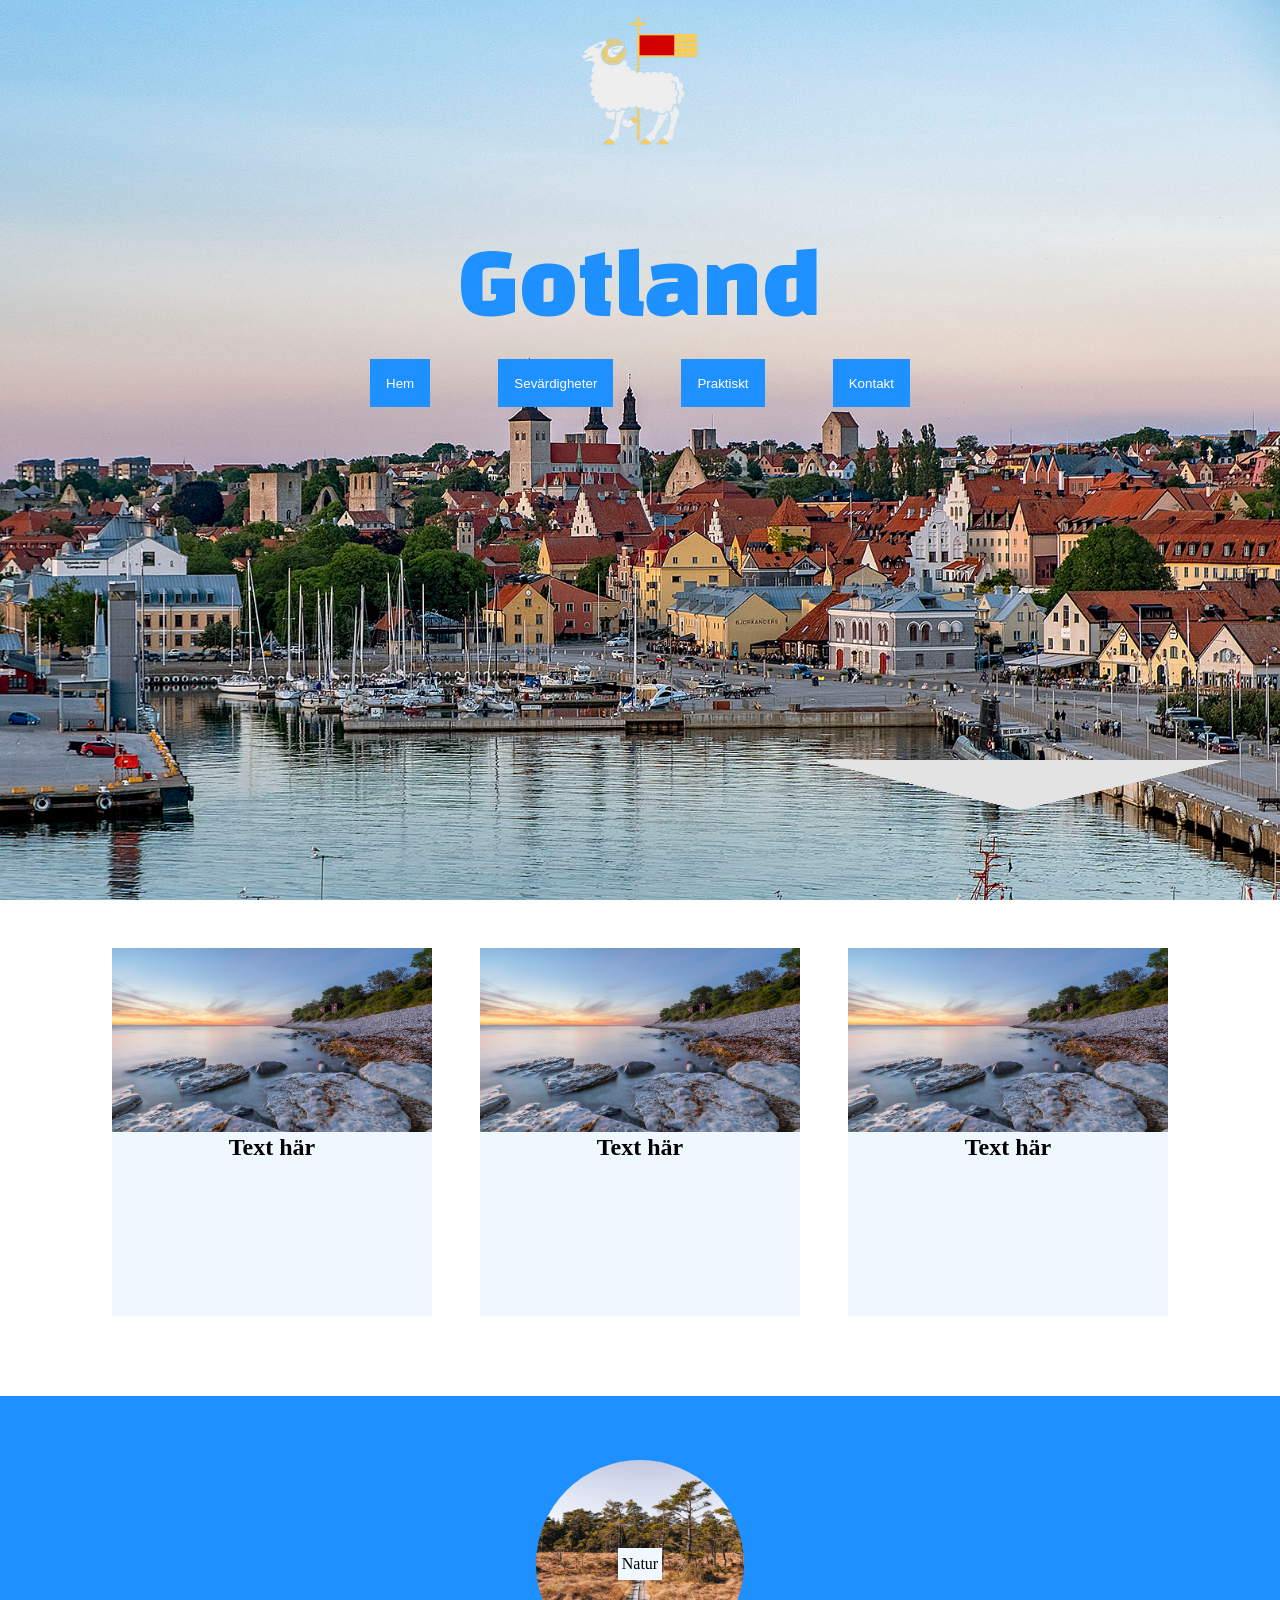
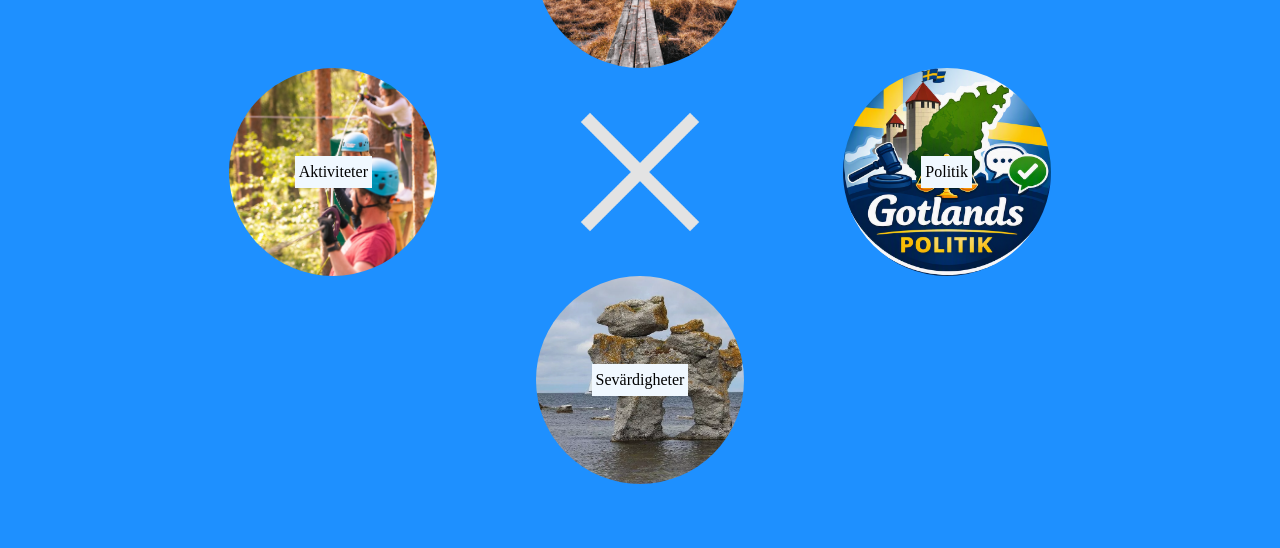
==== index.html @ 2f053f4f "fixed some conflicts" ====
<!DOCTYPE html>
<html lang="en">

<head>
    <link rel="preconnect" href="https://fonts.googleapis.com">
    <link rel="preconnect" href="https://fonts.gstatic.com" crossorigin>
    <link href="https://fonts.googleapis.com/css2?family=Bebas+Neue&family=Changa+One:ital@0;1&display=swap"
        rel="stylesheet">
    <meta charset="UTF-8">
    <meta name="viewport" content="width=device-width, initial-scale=1.0">
    <title>ResGotland</title>
    <link rel="stylesheet" href="app.css">
</head>

<body>
    <header class="indexHeader">
        <img class="landsMarke" src="images/gotland-removebg-preview.png">
        <h1>Gotland</h1>
        <nav class="indexNav">
            <button class="navButton">
                <p>Hem</p>
            </button>
            <button class="navButton">
                <p>Sevärdigheter</p>
            </button>
            <button class="navButton">
                <p>Praktiskt</p>
            </button>
            <button class="navButton">
                <p>Kontakt</p>
            </button>
        </nav>
        <a href="#card1" tabindex="0" class="dropDownArrow">
            <img src="images/arrow_drop_down_1000dp_E3E3E3_FILL0_wght400_GRAD0_opsz48.png">
        </a>
    </header>

    <main>
        <section class="cardSection">
            <div id="card1" class="cards">
                <img src="images/ygne-bodar.jpg" alt="Ygne Bodar">
                <div class="info">
                    <h2>Text här</h2>
                </div>
            </div>
            <div id="card2" class="cards">
                <img src="images/ygne-bodar.jpg" alt="Ygne Bodar">
                <div class="info">
                    <h2>Text här</h2>
                </div>
            </div>
            <div id="card3" class="cards">
                <img src="images/ygne-bodar.jpg" alt="Ygne Bodar">
                <div class="info">
                    <h2>Text här</h2>
                </div>
            </div>
        </section>

        <section class="radiusSection">
            <div class="radiusNatur">
                <div class="content">
                    <p>Natur</p>
                </div>
            </div>
            <div class="radiusAktivitet">
                <div class="content">
                    <p>Aktiviteter</p>
                </div>
            </div>
            <div class="radiusPolitik">
                <div class="content">
                    <p>Politik</p>
                </div>
            </div>
            <div class="radiusSee">
                <div class="content">
                    <p>Sevärdigheter</p>
                </div>
            </div>
            <div class="middleIcon">
                <img src="images/close_600dp_E3E3E3_FILL0_wght400_GRAD0_opsz48.png">
            </div>
        </section>
    </main>
</body>

</html>
---- app.css ----
*,
::before,
::after {
    box-sizing: border-box;
}

html {
  scroll-padding-top: 200px; 
  scroll-behavior: smooth;
}

body {
    margin: 0;
}

a{
    cursor: pointer;
}

h1 {
    font-family: "Changa One", sans-serif;
    font-weight: 400;
    font-style: normal;
}

.indexHeader {
    display: flex;
    flex-direction: column;
    width: 100%;
    height: 100vh;
    background-image: url(images/Visbyimg.jpg);
    background-size: cover;
    /* gör att bilden täcker hela ytan */
    background-repeat: no-repeat;
    /* hindrar att bilden upprepas */
    background-position: center;
    justify-content: center;
    align-items: center;
    scroll-padding-top: 700;
}

.landsMarke{
    display: flex;
    width: 10rem;
    height: 10rem;
}

.indexHeader h1{
    width: 100%;
    text-align: center;
    color: black;
    font-size: 100px;
    color: dodgerblue;
    margin-bottom: 10px;
}

.indexNav {
    display: flex;
    width: 40rem;
    height: 5rem;
    justify-content: space-around;
    padding: 1rem;
    background-color: transparent;
}

.navButton{
    display: flex;
    justify-content: center;
    align-items: center;
    width: auto;
    padding: 1rem;
    color: white;
    background-color: dodgerblue;
    border: none;
}

.dropDownArrow{
    display: flex;
    margin-top: auto;
    height: 15rem;
    width: 15rem;
    transition: 2s ease;
}

/*Main*/

.cardSection {
    display: flex;
    justify-content: center;
    margin-top: 3rem;
    gap: 3rem;
}

.cards {
    display: grid;
    grid-template-rows: 50% 50%;
    width: 20rem;
    height: 23rem;
    background-color: aliceblue;
    transition: 0.5s;
}

.cards:hover {
    transform: scale(1.05);
}

.cards h2 {
    text-align: center;
    margin: 2px;
}

.cards img {
    width: 100%;
    height: 100%;
    object-fit: cover;
    /* beskär proportionerligt så att bilden fyller ytan */
    grid-row: 1 / 2;
    /* placerar bilden i den första raden */
}

.radiusSection {
    display: grid;
    place-items: center;
    margin-top: 5rem;
    padding: 4rem;
    grid-template-columns: auto, auto, auto;
    /* mittenkolumnen är dubbelt så bred */
    grid-template-rows: auto, auto, auto;
    background-color: dodgerblue;
    width: 100%;
    height: auto;
}

.radiusNatur {
    display: flex;
    align-items: center;
    justify-content: center;
    align-self: center;
    grid-row: 1;
    grid-column: 2/3;
    background-image: url(images/120046-500-500-Kallgatburg-Gotland-spang-och-vatten.jpg);
    background-size: cover;
    /* gör att bilden täcker hela ytan */
    background-repeat: no-repeat;
    /* hindrar att bilden upprepas */
    background-position: center;
    width: 13rem;
    height: 13rem;
    border-radius: 50%;
}

.radiusAktivitet {
    display: flex;
    align-items: center;
    justify-content: center;
    grid-row: 2;
    grid-column: 1;
    background-image: url(images/foretagsaktivitet_rattvik-scaled.jpg);
    background-size: cover;
    /* gör att bilden täcker hela ytan */
    background-repeat: no-repeat;
    /* hindrar att bilden upprepas */
    background-position: center;
    place-self: end;
    background-color: blue;
    width: 13rem;
    height: 13rem;
    border-radius: 50%;
}

.radiusPolitik {
    display: flex;
    align-items: center;
    justify-content: center;
    grid-row: 2;
    grid-column: 3;
    background-image: url(images/Copilot_20260914_173123.png);
    background-size: cover;
    /* gör att bilden täcker hela ytan */
    background-repeat: no-repeat;
    /* hindrar att bilden upprepas */
    background-position: center;
    background-size: 300px;
    place-self: start;
    background-color: blue;
    width: 13rem;
    height: 13rem;
    border-radius: 50%;
}

.radiusSee {
    display: flex;
    align-items: center;
    justify-content: center;
    grid-row: 3;
    grid-column: 2;
    background-image: url(images/gotland-5951549_1280.jpg.webp);
    background-size: cover;
    /* gör att bilden täcker hela ytan */
    background-repeat: no-repeat;
    /* hindrar att bilden upprepas */
    background-position: center;
    align-self: center;
    background-color: blue;
    width: 13rem;
    height: 13rem;
    border-radius: 50%;
}

.content {
    display: flex;
    width: auto;
    height: 2rem;
    padding: 4px;
    background-color: aliceblue;
    justify-self: center;
    justify-content: center;
    align-items: center;
    cursor: pointer;
}

.middleIcon {
    display: flex;
    justify-content: center;
    grid-row: 2;
    grid-column: 2;
    align-self: center;
    width: 15rem;
    height: 13rem;
    transition: transform 0.3s ease;
}

.radiusAktivitet:hover~.middleIcon,
.radiusNatur:hover~.middleIcon,
.radiusPolitik:hover~.middleIcon,
.radiusSee:hover~.middleIcon {
    transform: rotate(180deg);
}

/* Albin skriv under detta*/
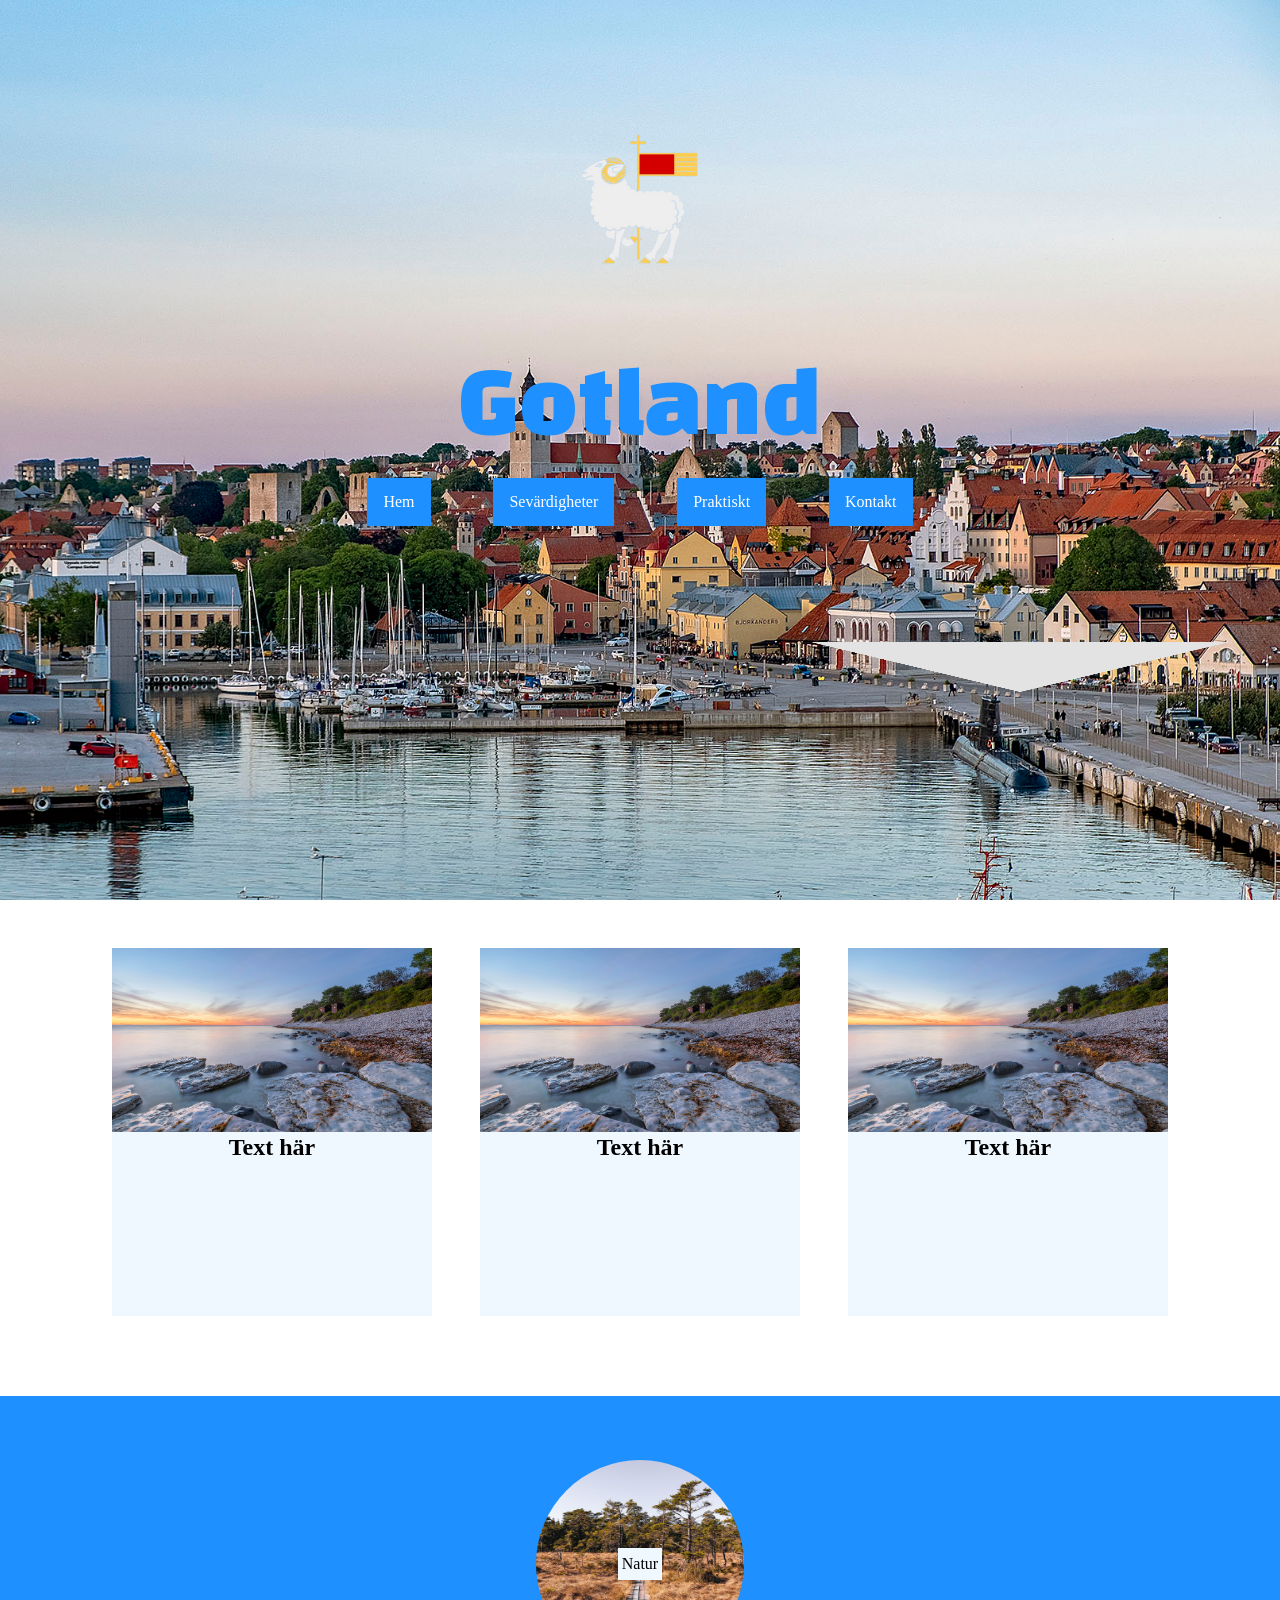
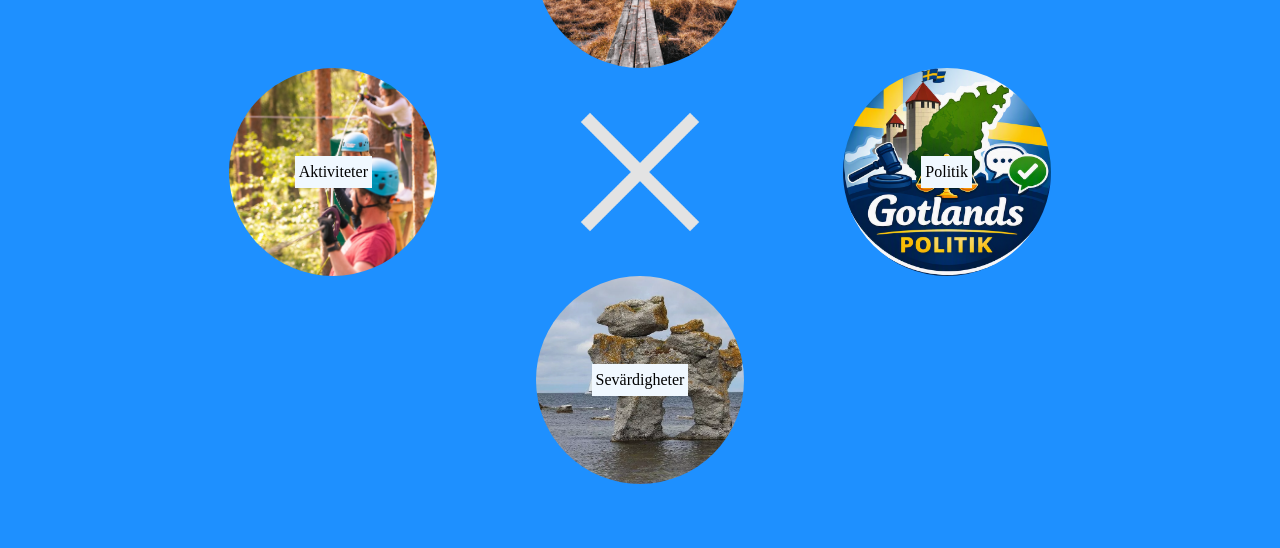
==== commit 423f78af: "nav buttons är nu länkar till respektive sida" ====
--- a/index.html
+++ b/index.html
@@ -17,18 +17,18 @@
         <img class="landsMarke" src="images/gotland-removebg-preview.png">
         <h1>Gotland</h1>
         <nav class="indexNav">
-            <button class="navButton">
+            <a href="#" class="navButton">
                 <p>Hem</p>
-            </button>
-            <button class="navButton">
+            </a>
+            <a href="sevardheter.html" class="navButton">
                 <p>Sevärdigheter</p>
-            </button>
-            <button class="navButton">
+            </a>
+            <a href="praktiskt.html" class="navButton">
                 <p>Praktiskt</p>
-            </button>
-            <button class="navButton">
+            </a>
+            <a href="kontakt.html" class="navButton">
                 <p>Kontakt</p>
-            </button>
+            </a>
         </nav>
         <a href="#card1" tabindex="0" class="dropDownArrow">
             <img src="images/arrow_drop_down_1000dp_E3E3E3_FILL0_wght400_GRAD0_opsz48.png">
--- a/app.css
+++ b/app.css
@@ -5,15 +5,15 @@
 }
 
 html {
-  scroll-padding-top: 200px; 
-  scroll-behavior: smooth;
+    scroll-padding-top: 200px;
+    scroll-behavior: smooth;
 }
 
 body {
     margin: 0;
 }
 
-a{
+a {
     cursor: pointer;
 }
 
@@ -39,13 +39,13 @@
     scroll-padding-top: 700;
 }
 
-.landsMarke{
+.landsMarke {
     display: flex;
     width: 10rem;
     height: 10rem;
 }
 
-.indexHeader h1{
+.indexHeader h1 {
     width: 100%;
     text-align: center;
     color: black;
@@ -63,7 +63,7 @@
     background-color: transparent;
 }
 
-.navButton{
+.navButton {
     display: flex;
     justify-content: center;
     align-items: center;
@@ -72,11 +72,11 @@
     color: white;
     background-color: dodgerblue;
     border: none;
-}
-
-.dropDownArrow{
-    display: flex;
-    margin-top: auto;
+    text-decoration: none;
+}
+
+.dropDownArrow {
+    display: flex;
     height: 15rem;
     width: 15rem;
     transition: 2s ease;
@@ -237,4 +237,134 @@
     transform: rotate(180deg);
 }
 
-/* Albin skriv under detta*/+/* Albin skriv under detta*/
+
+.formularContainer {
+    /* Samma backgrundsbild från index så det fortfarande känns som samma sida */
+    background-image: url(images/Visbyimg.jpg);
+    background-size: cover;
+    background-repeat: no-repeat;
+    padding: 2rem;
+}
+
+.kontaktFormular {
+    display: flex;
+    flex-direction: column;
+    justify-content: center;
+    flex-wrap: wrap;
+    gap: 1rem;
+    max-width: 50%;
+    margin-left: 25%;
+    font-size: 1.5rem;
+    font-family: "Changa One", sans-serif;
+}
+
+/*Sevardigheter*/
+
+.sevardigheterHeader {
+    display: flex;
+    flex-direction: column;
+    padding: 1rem;
+    text-align: center;
+    justify-content: center;
+    color: dodgerblue;
+}
+
+.sevardigheterHeader h1 {
+    margin: 0;
+    width: 100%;
+    font-size: 70px;
+}
+
+.sevardigheterHeader h2 {
+    width: 100%;
+    font-size: 25px;
+    font-family: 'Franklin Gothic Medium', 'Arial Narrow', Arial, sans-serif;
+    color: black;
+}
+
+.sevardigheterHeader hr {
+    height: 8px;
+    width: 10rem;
+    background-color: dodgerblue;
+}
+
+.arrowBack {
+    position: sticky;
+    top: 1rem;
+    left: 1rem;
+    width: 4rem;
+    transition: 0.2s;
+}
+
+.arrowBack:hover {
+    cursor: pointer;
+    transform: scale(1.05);
+}
+
+.sevardigheterMain {
+    display: flex;
+    gap: 2rem;
+    margin-top: 2rem;
+    justify-content: center;
+    align-items: center;
+    flex-direction: column;
+    justify-content: center;
+}
+
+.whyGotland {
+    display: grid;
+    grid-template-columns: 50% 50%;
+    /* exakt 50/50 */
+    width: 70rem;
+    height: auto;
+    background-color: aliceblue;
+    margin-top: 2rem;
+    border-top: 5px solid dodgerblue;
+    border-bottom: 5px solid dodgerblue;
+}
+
+.whyGotland img {
+    grid-column: 1 / 2;
+    /* placerar bilden i första kolumnen */
+    width: 100%;
+    height: auto;
+    object-fit: cover;
+}
+
+.blockArticle {
+    display: flex;
+    flex-direction: column;
+    padding: 3rem;
+    justify-content: center;
+    align-items: center;
+    text-align: center;
+    font-size: 20px;
+}
+
+.blockLabel {
+    font-size: 3rem;
+    font-weight: bold;
+}
+
+.sevardigheterBlocks {
+    display: grid;
+    grid-template-columns: 50% 50%;
+    /* exakt 50/50 */
+    width: 85rem;
+    height: 42rem;
+    /* ge containern en fast höjd */
+    background-color: aliceblue;
+    margin-top: 2rem;
+    box-sizing: border-box;
+    border-top: 5px solid dodgerblue;
+    border-bottom: 5px solid dodgerblue;
+}
+
+.sevardigheterBlocks img {
+    width: 100%;
+    height: 100%;
+    object-fit: cover;
+    /* fyller hela sin kolumn */
+    display: block;
+}
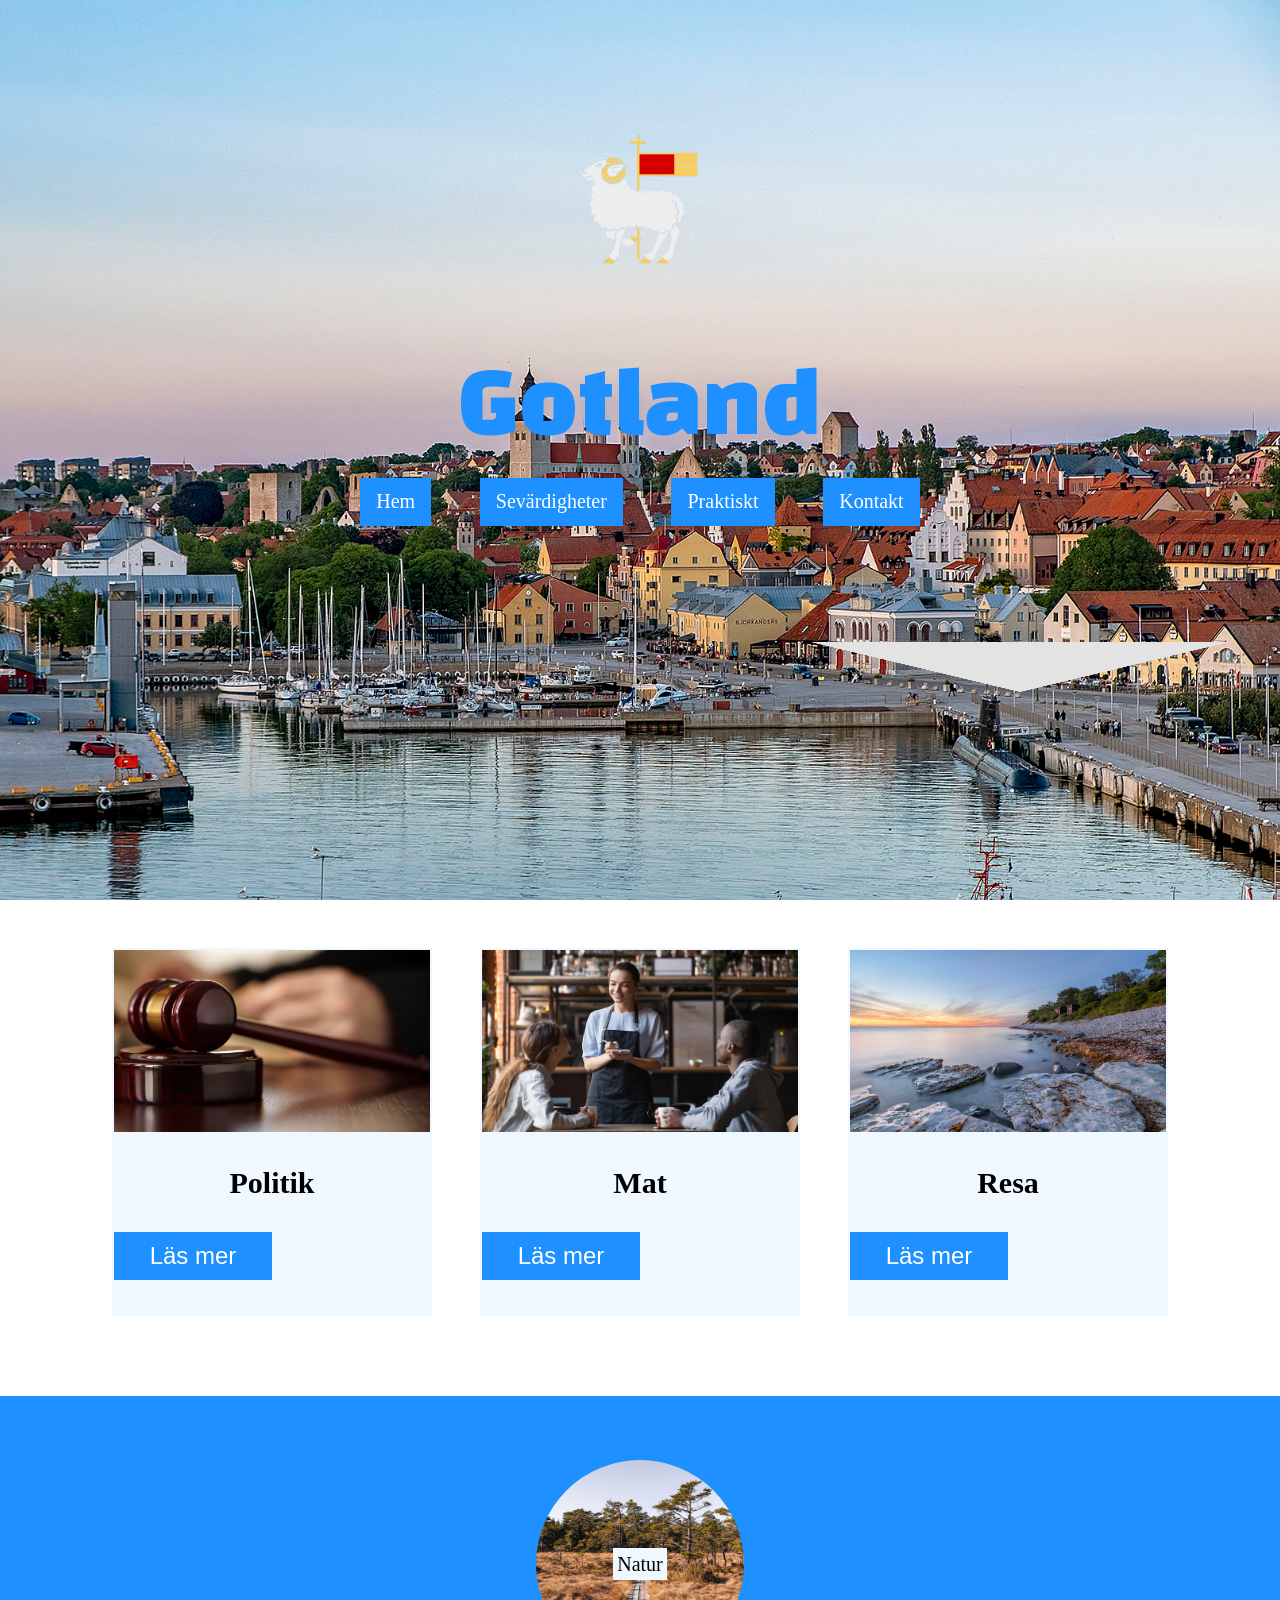
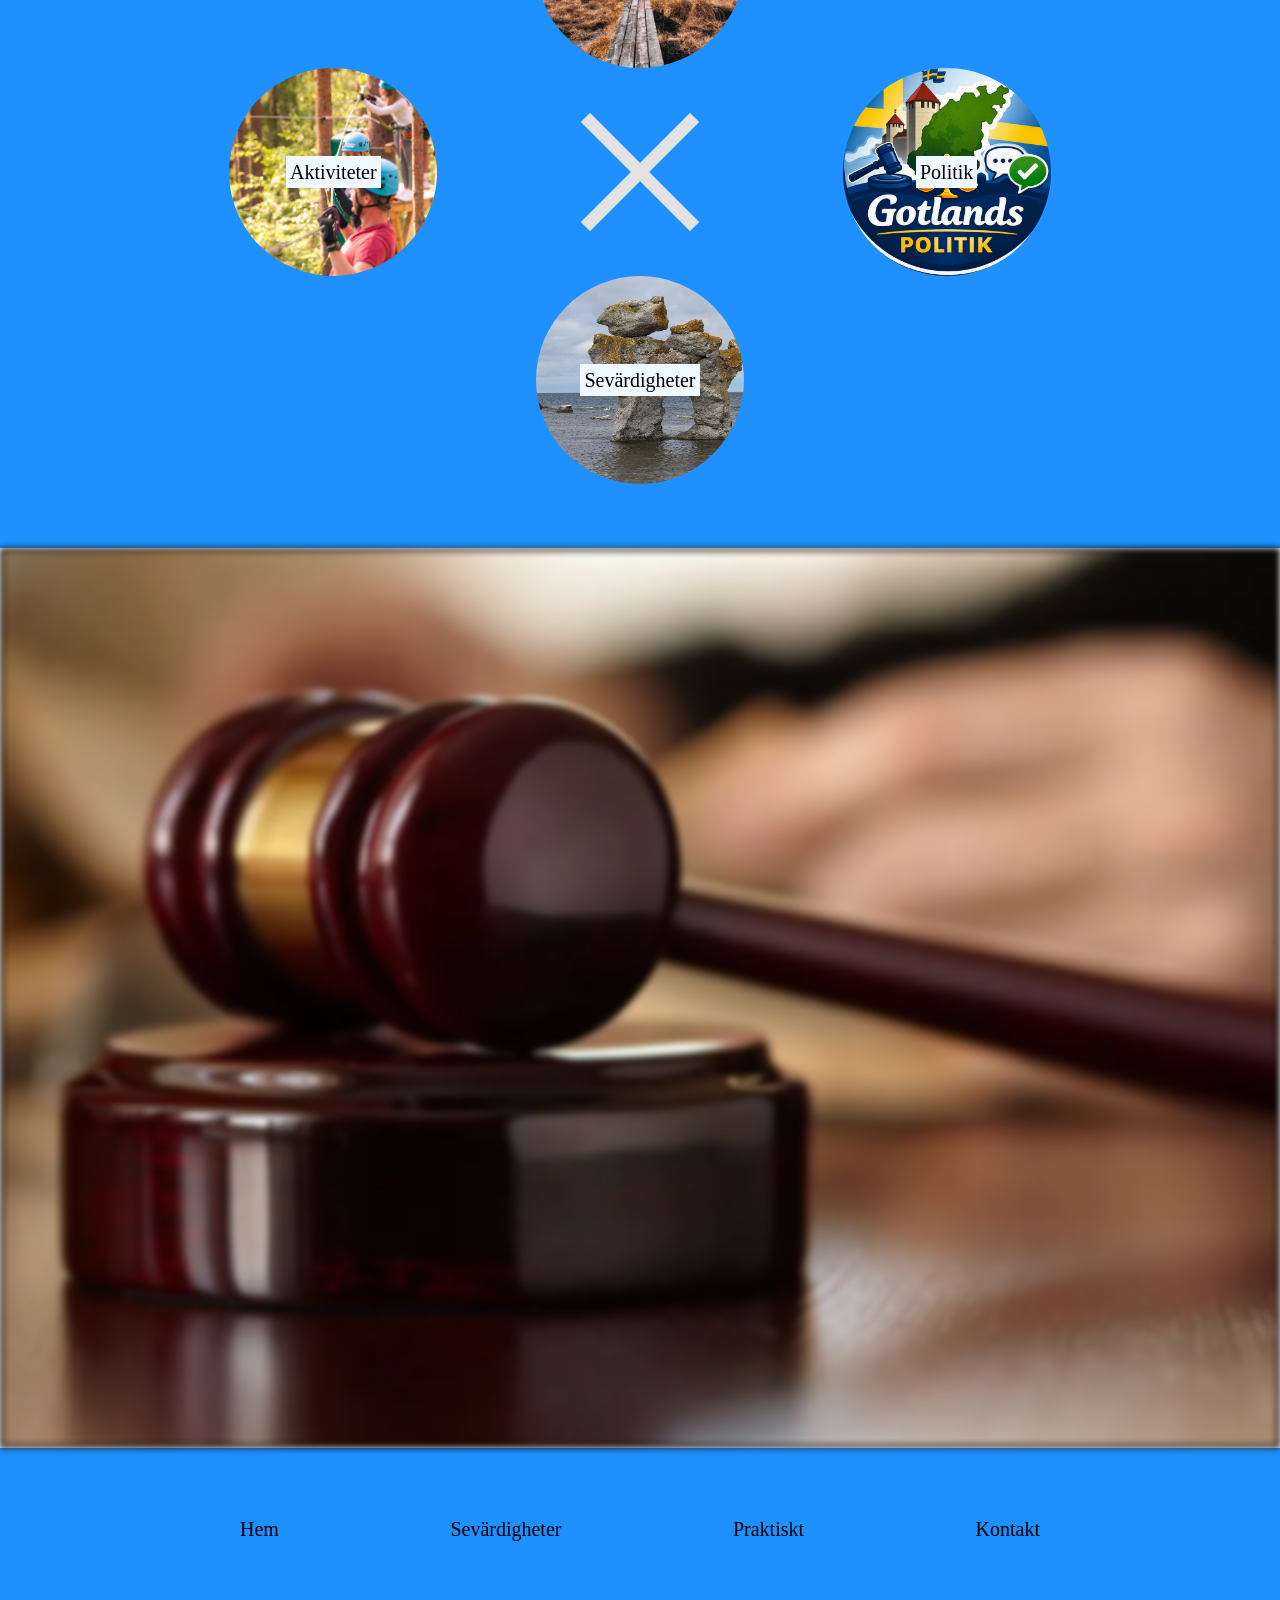
==== commit db86099b: "added some links, buttons and some styling to the whole site" ====
--- a/index.html
+++ b/index.html
@@ -38,21 +38,31 @@
     <main>
         <section class="cardSection">
             <div id="card1" class="cards">
-                <img src="images/ygne-bodar.jpg" alt="Ygne Bodar">
+                <img src="images/29b40c203fa3038aa4e859f53eaae40ad8-19-gavel-courtroom.1x.rsocial.w1200.webp"
+                    alt="Ygne Bodar">
                 <div class="info">
-                    <h2>Text här</h2>
+                    <h2>Politik</h2>
+                    <button onclick="window.location.href='praktiskt.html#matCard'">
+                        <p>Läs mer</p>
+                    </button>
                 </div>
             </div>
             <div id="card2" class="cards">
-                <img src="images/ygne-bodar.jpg" alt="Ygne Bodar">
+                <img src="images/servering.jpg" alt="Ygne Bodar">
                 <div class="info">
-                    <h2>Text här</h2>
+                    <h2>Mat</h2>
+                    <button onclick="window.location.href='praktiskt.html#matCard'">
+                        <p>Läs mer</p>
+                    </button>
                 </div>
             </div>
             <div id="card3" class="cards">
                 <img src="images/ygne-bodar.jpg" alt="Ygne Bodar">
                 <div class="info">
-                    <h2>Text här</h2>
+                    <h2>Resa</h2>
+                    <button onclick="window.location.href='praktiskt.html#matCard'">
+                        <p>Läs mer</p>
+                    </button>
                 </div>
             </div>
         </section>
@@ -82,7 +92,34 @@
                 <img src="images/close_600dp_E3E3E3_FILL0_wght400_GRAD0_opsz48.png">
             </div>
         </section>
+
+        <section class="politik">
+
+        </section>
     </main>
+    <footer class="indexFooter">
+        <section class="footerNav">
+            <p>
+                <a href="#">
+                    Hem
+                </a>
+            </p>
+            <p>
+                <a href="sevardheter.html">
+                    Sevärdigheter
+                </a>
+            </p>
+            <p>
+                <a href="praktiskt.html">
+                    Praktiskt
+                </a>
+            </p>
+            <p>
+                <a href="kontakt.html">
+                    Kontakt
+                </a>
+            </p>
+        </section>
+    </footer>
 </body>
-
 </html>
--- a/app.css
+++ b/app.css
@@ -11,10 +11,12 @@
 
 body {
     margin: 0;
+    font-size: 20px;
 }
 
 a {
     cursor: pointer;
+    text-decoration: none;
 }
 
 h1 {
@@ -75,6 +77,13 @@
     text-decoration: none;
 }
 
+/* Försök på hover effekt
+.navButton :hover{
+    transition: 1s ease;
+    background-color: blue;
+}
+*/
+
 .dropDownArrow {
     display: flex;
     height: 15rem;
@@ -93,10 +102,32 @@
 
 .cards {
     display: grid;
-    grid-template-rows: 50% 50%;
+    grid-template-rows: 50% auto auto;
+    padding: 2px;
+    gap: 2rem;
     width: 20rem;
     height: 23rem;
     background-color: aliceblue;
+    transition: 0.5s;
+}
+
+.cards button {
+    display: flex;
+    justify-self: center;
+    justify-content: center;
+    align-items: center;
+    margin-top: 2rem;
+    width: 50%;
+    height: 3rem;
+    background-color: dodgerblue;
+    border: none;
+    color: white;
+    font-size: 1.5rem;
+}
+
+.cards button:hover {
+    cursor: pointer;
+    background-color: blue;
     transition: 0.5s;
 }
 
@@ -236,6 +267,53 @@
 .radiusSee:hover~.middleIcon {
     transform: rotate(180deg);
 }
+
+
+/*Politik*/
+
+.politik{
+    width: 100%;
+    height: 100vh;
+    background-image: url(images/29b40c203fa3038aa4e859f53eaae40ad8-19-gavel-courtroom.1x.rsocial.w1200.webp);
+    background-size: cover;
+    filter: blur(3px);
+    overflow: hidden;
+    border: solid black;
+}
+
+/*Footer*/
+
+.indexFooter{
+    display: flex;
+    flex-direction: column;
+    align-items: center;
+    justify-content: center;
+    height: 20vh;
+    width: 100%;
+    background-color: dodgerblue;
+}
+
+.footerNav{
+    color: black;
+    display: flex;
+    height: 5rem;
+    width: 50rem;
+    justify-content: space-between;
+    flex-direction: row;
+    background-color: transparent;
+}
+
+.footerNav a {
+    color: black;
+    text-decoration: none;
+}
+
+.footerNav a:hover {
+    color: white;
+    text-decoration: none;
+}
+
+
 
 /* Albin skriv under detta*/
 
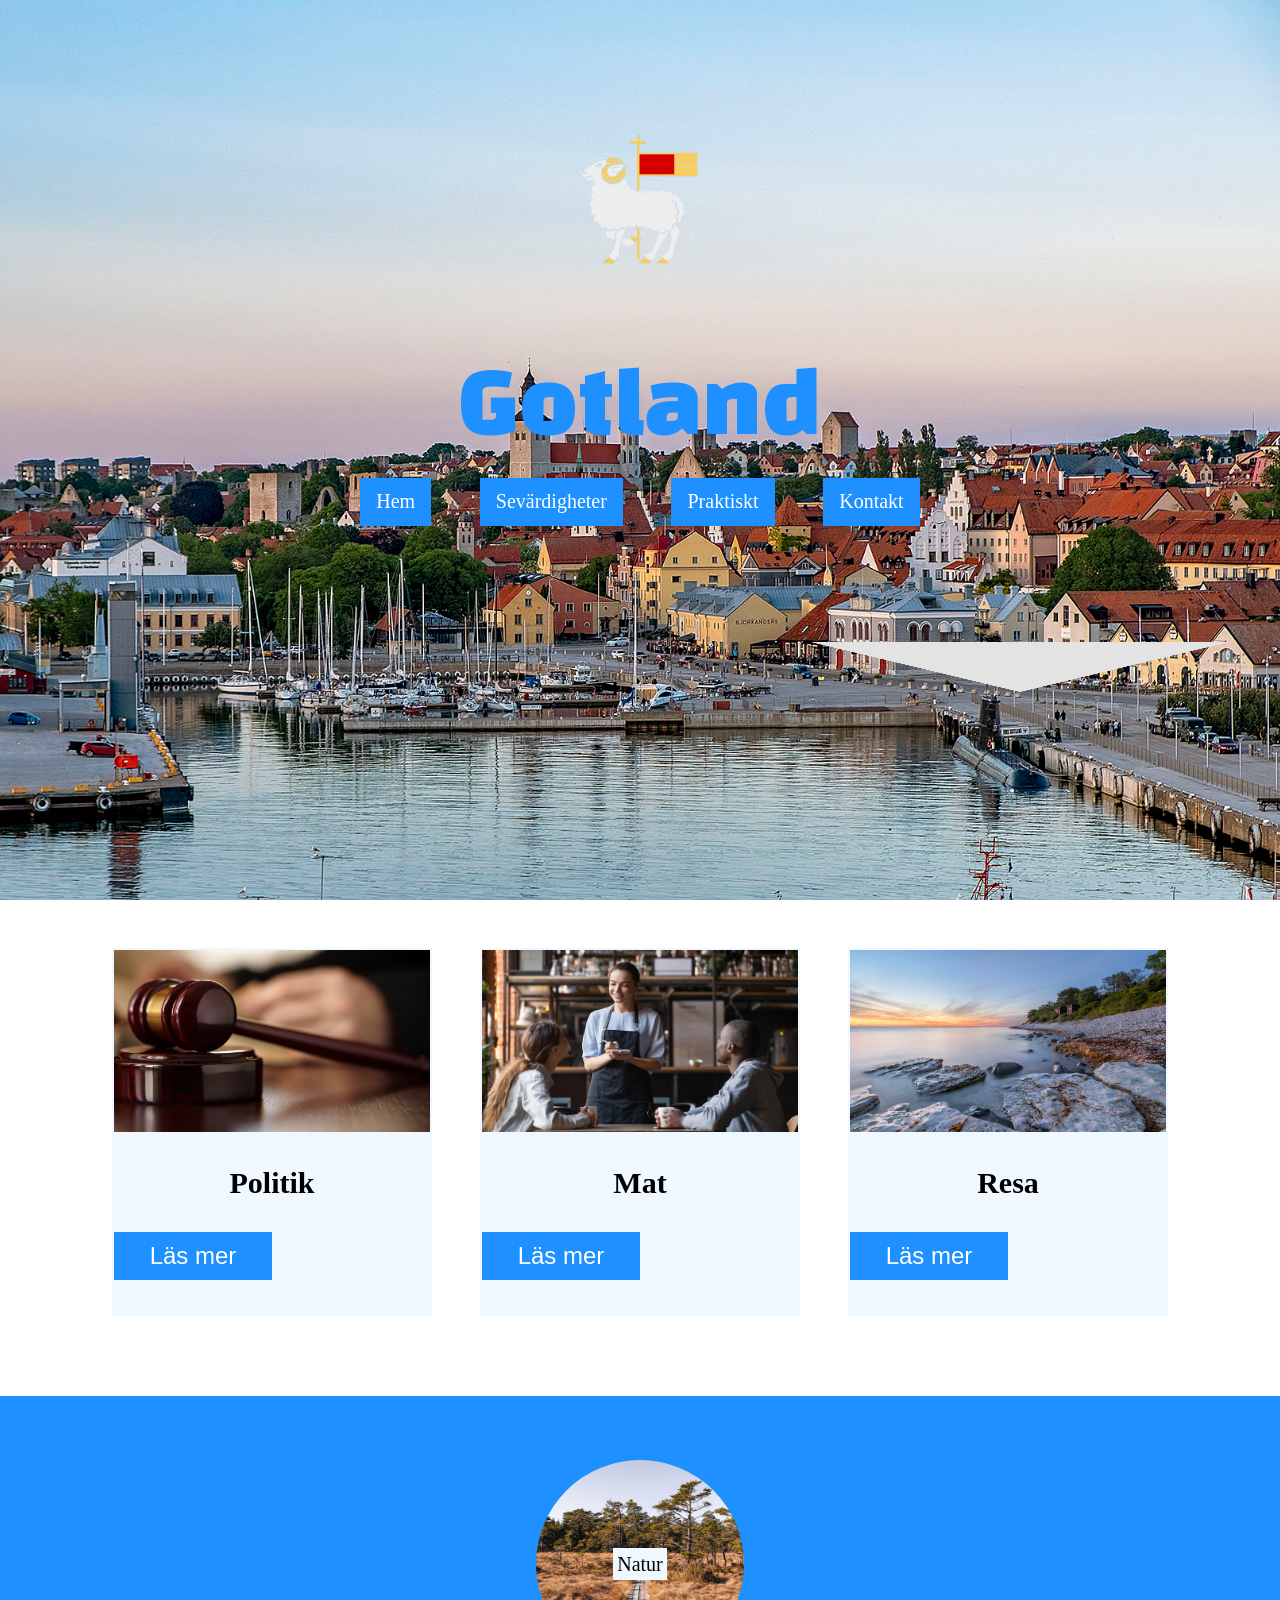
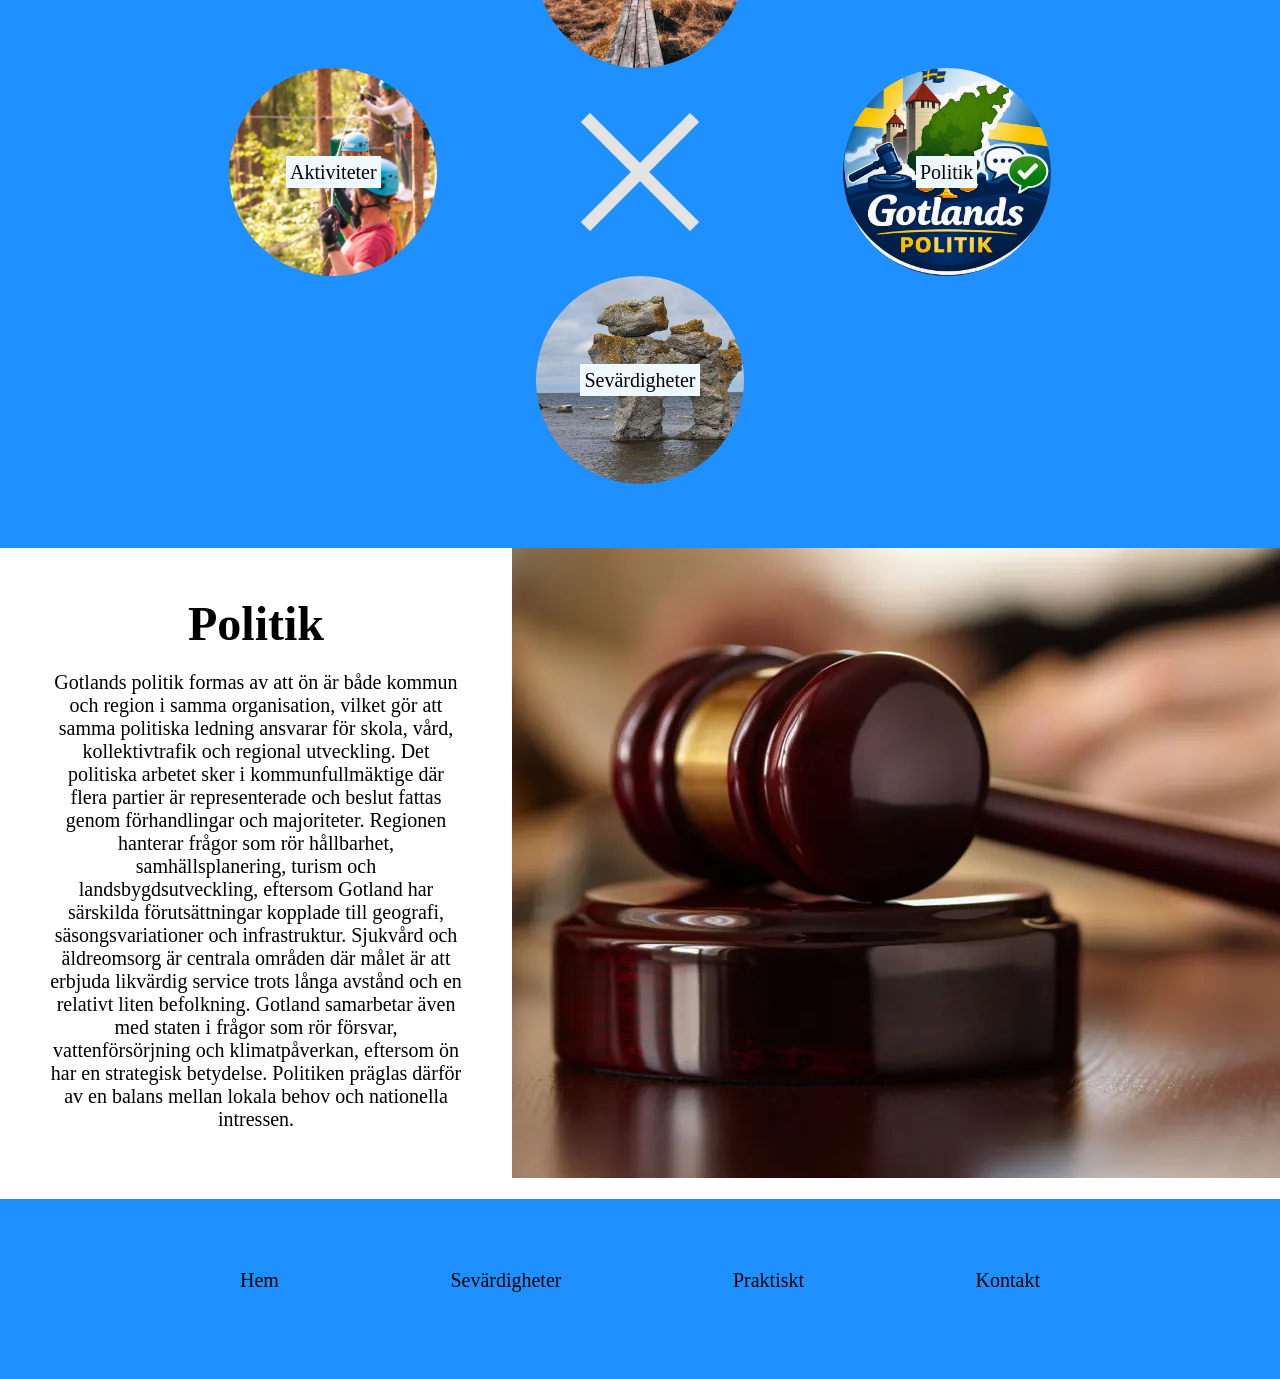
==== commit 106fc338: "changed politik" ====
--- a/index.html
+++ b/index.html
@@ -93,9 +93,18 @@
             </div>
         </section>
 
-        <section class="politik">
+        <section class="politikBlock">
+            <article class="blockArticle">
+                <label class="blockLabel">Politik</label>
+                <p>Gotlands politik formas av att ön är både kommun och region i samma organisation, vilket gör att samma politiska ledning ansvarar för skola, vård, kollektivtrafik och regional utveckling. Det politiska arbetet sker i kommunfullmäktige där flera partier är representerade och beslut fattas genom förhandlingar och majoriteter.
 
+Regionen hanterar frågor som rör hållbarhet, samhällsplanering, turism och landsbygdsutveckling, eftersom Gotland har särskilda förutsättningar kopplade till geografi, säsongsvariationer och infrastruktur. Sjukvård och äldreomsorg är centrala områden där målet är att erbjuda likvärdig service trots långa avstånd och en relativt liten befolkning.
+
+Gotland samarbetar även med staten i frågor som rör försvar, vattenförsörjning och klimatpåverkan, eftersom ön har en strategisk betydelse. Politiken präglas därför av en balans mellan lokala behov och nationella intressen.</p>
+            </article>
+            <img src="images/29b40c203fa3038aa4e859f53eaae40ad8-19-gavel-courtroom.1x.rsocial.w1200.webp" alt="Sankta Maria Domkyrka">
         </section>
+
     </main>
     <footer class="indexFooter">
         <section class="footerNav">
--- a/app.css
+++ b/app.css
@@ -271,14 +271,10 @@
 
 /*Politik*/
 
-.politik{
-    width: 100%;
-    height: 100vh;
-    background-image: url(images/29b40c203fa3038aa4e859f53eaae40ad8-19-gavel-courtroom.1x.rsocial.w1200.webp);
-    background-size: cover;
-    filter: blur(3px);
-    overflow: hidden;
-    border: solid black;
+.politikBlock{
+    display: grid;
+    grid-template-columns: 50% 50%;
+    width: 80%;
 }
 
 /*Footer*/
@@ -445,4 +441,63 @@
     object-fit: cover;
     /* fyller hela sin kolumn */
     display: block;
+}
+
+/* "Praktiskt" styles */
+
+.praktisktHeader {
+    display: flex;
+    flex-direction: column;
+    align-items: center;
+    gap: 1rem;
+}
+
+.praktisktHeader h1{
+    font-size: 4rem;
+    margin: 0;
+}
+
+.praktisktHeader nav{
+    display: flex;
+    justify-content: center;
+    gap: 1rem;
+}
+
+.praktisktHeader a{
+    padding: 1rem;
+    text-decoration: none;
+    color:aliceblue;
+    background-color: dodgerblue;
+}
+
+.praktisktCard {
+    display: grid;
+    grid-template-columns: 50% 50%;
+    border-radius: 5rem;
+    width: 75%;
+    margin-left: 12.5%;
+    margin-top: 5%;
+    margin-bottom: 5%;
+    background-color: gainsboro;
+}
+
+.praktisktCardContent{
+    display: flex;
+    flex-direction: column;
+    align-items: center;
+}
+
+.praktisktCardContent h2{
+    font-size: 3rem;
+}
+
+.praktisktCardContent p{
+    font-size: 1rem;
+    width: 80%;
+}
+
+.praktisktCard img {
+    width: 35rem;
+    height: auto;
+    border-radius: 5rem 0 0 5rem;
 }
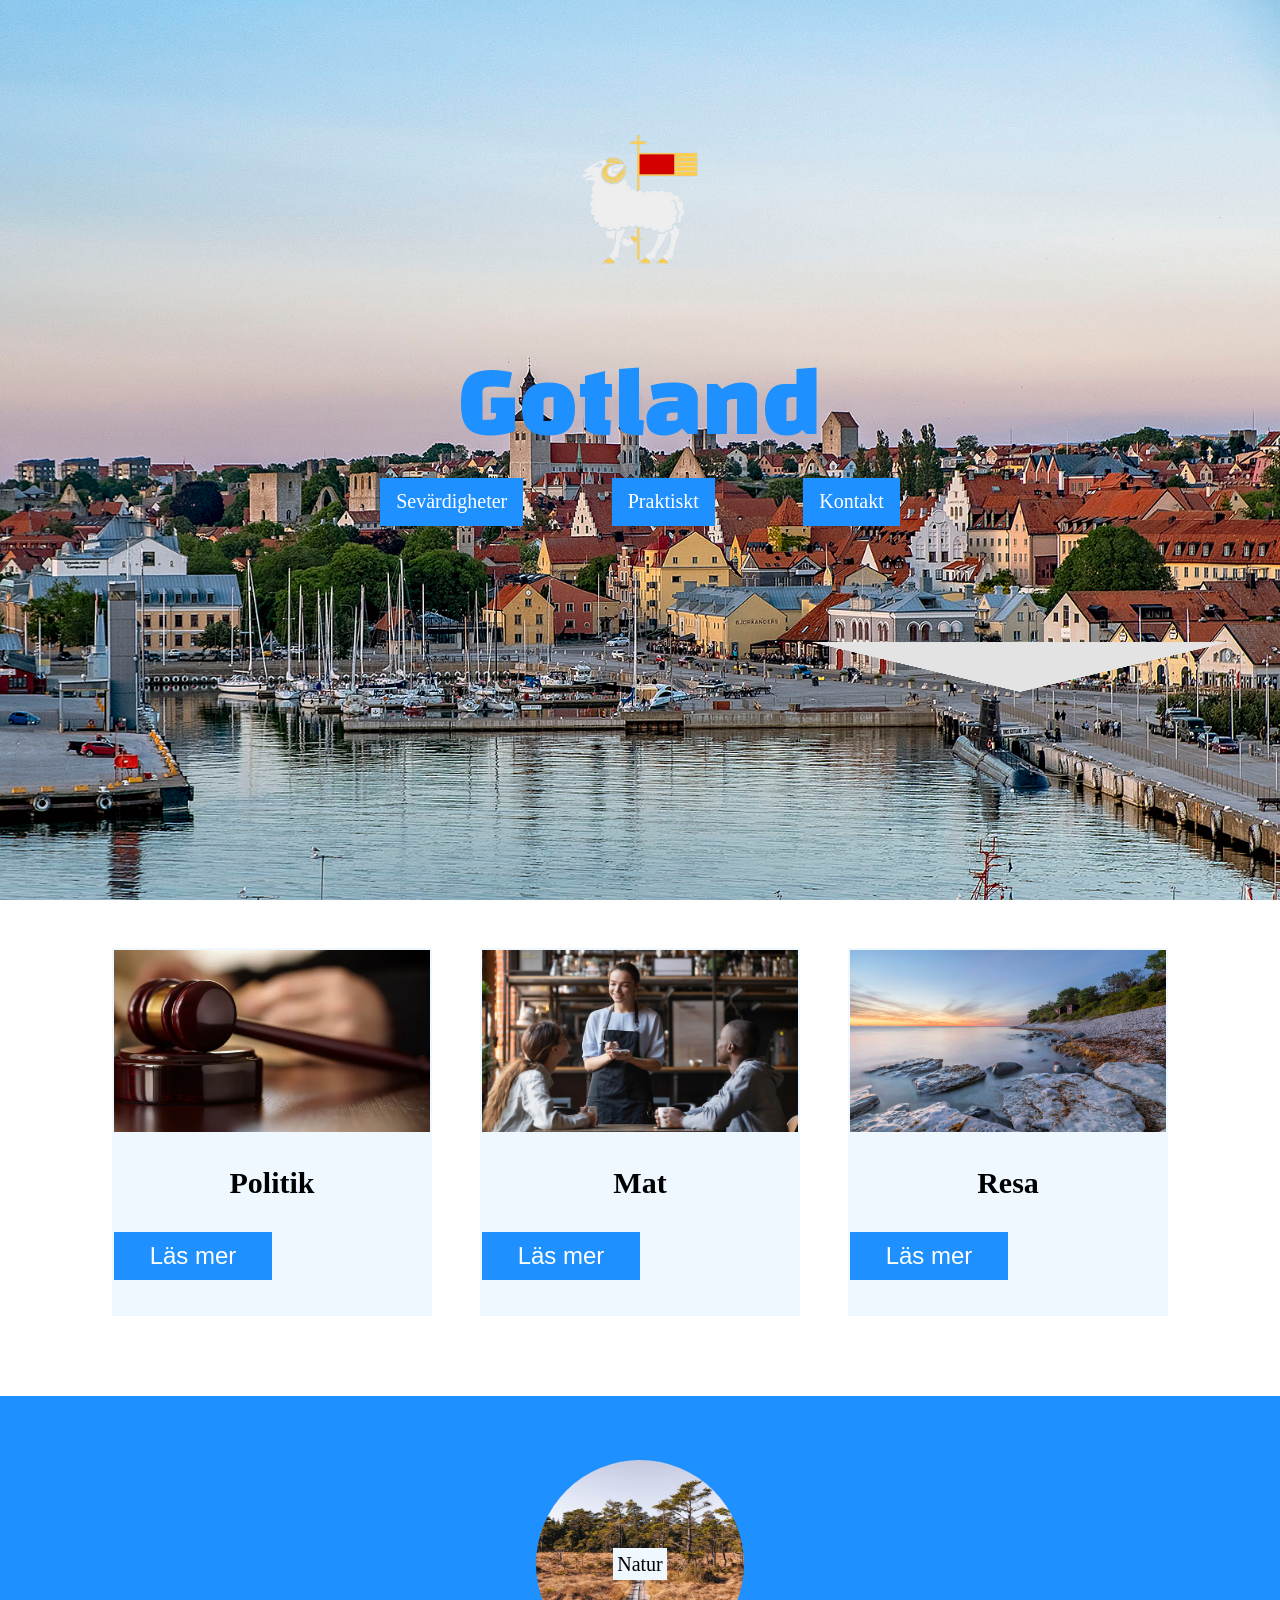
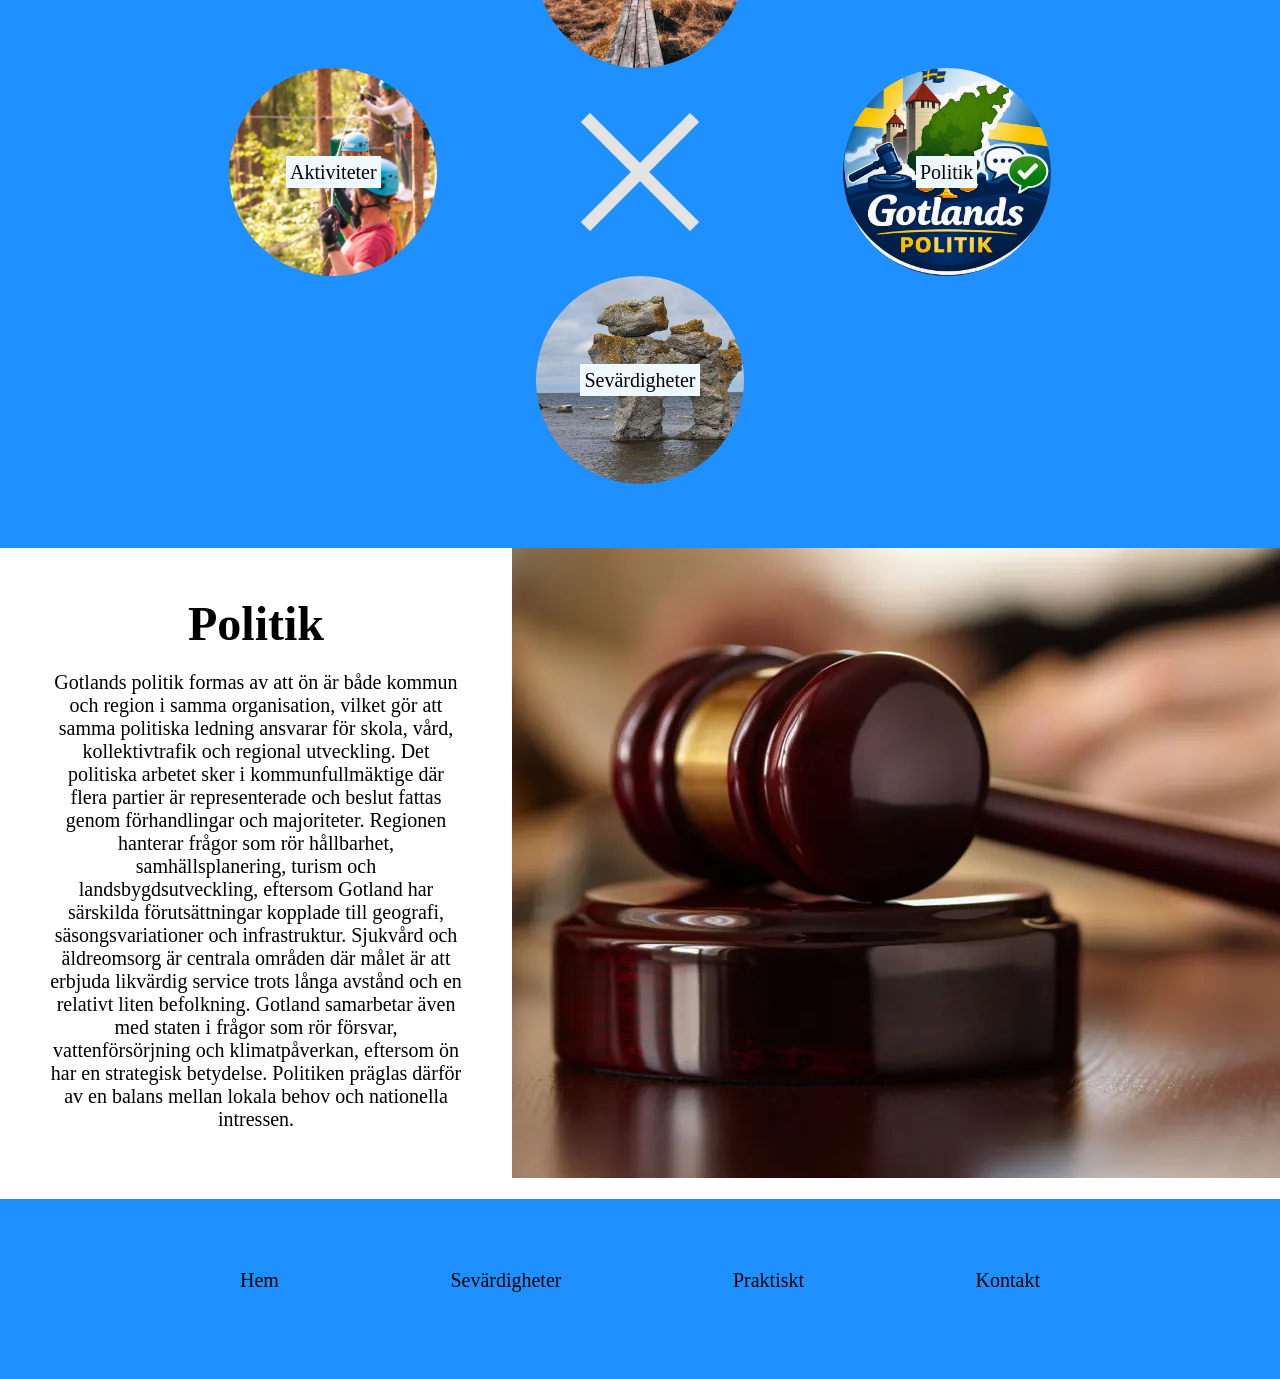
==== commit b2f6828a: "Kommenterade ut redundant "hem" knapp på sidan som redan är "hem"" ====
--- a/index.html
+++ b/index.html
@@ -17,9 +17,11 @@
         <img class="landsMarke" src="images/gotland-removebg-preview.png">
         <h1>Gotland</h1>
         <nav class="indexNav">
+            <!-- Redundant
             <a href="#" class="navButton">
                 <p>Hem</p>
             </a>
+            -->
             <a href="sevardheter.html" class="navButton">
                 <p>Sevärdigheter</p>
             </a>
@@ -96,13 +98,22 @@
         <section class="politikBlock">
             <article class="blockArticle">
                 <label class="blockLabel">Politik</label>
-                <p>Gotlands politik formas av att ön är både kommun och region i samma organisation, vilket gör att samma politiska ledning ansvarar för skola, vård, kollektivtrafik och regional utveckling. Det politiska arbetet sker i kommunfullmäktige där flera partier är representerade och beslut fattas genom förhandlingar och majoriteter.
+                <p>Gotlands politik formas av att ön är både kommun och region i samma organisation, vilket gör att
+                    samma politiska ledning ansvarar för skola, vård, kollektivtrafik och regional utveckling. Det
+                    politiska arbetet sker i kommunfullmäktige där flera partier är representerade och beslut fattas
+                    genom förhandlingar och majoriteter.
 
-Regionen hanterar frågor som rör hållbarhet, samhällsplanering, turism och landsbygdsutveckling, eftersom Gotland har särskilda förutsättningar kopplade till geografi, säsongsvariationer och infrastruktur. Sjukvård och äldreomsorg är centrala områden där målet är att erbjuda likvärdig service trots långa avstånd och en relativt liten befolkning.
+                    Regionen hanterar frågor som rör hållbarhet, samhällsplanering, turism och landsbygdsutveckling,
+                    eftersom Gotland har särskilda förutsättningar kopplade till geografi, säsongsvariationer och
+                    infrastruktur. Sjukvård och äldreomsorg är centrala områden där målet är att erbjuda likvärdig
+                    service trots långa avstånd och en relativt liten befolkning.
 
-Gotland samarbetar även med staten i frågor som rör försvar, vattenförsörjning och klimatpåverkan, eftersom ön har en strategisk betydelse. Politiken präglas därför av en balans mellan lokala behov och nationella intressen.</p>
+                    Gotland samarbetar även med staten i frågor som rör försvar, vattenförsörjning och klimatpåverkan,
+                    eftersom ön har en strategisk betydelse. Politiken präglas därför av en balans mellan lokala behov
+                    och nationella intressen.</p>
             </article>
-            <img src="images/29b40c203fa3038aa4e859f53eaae40ad8-19-gavel-courtroom.1x.rsocial.w1200.webp" alt="Sankta Maria Domkyrka">
+            <img src="images/29b40c203fa3038aa4e859f53eaae40ad8-19-gavel-courtroom.1x.rsocial.w1200.webp"
+                alt="Sankta Maria Domkyrka">
         </section>
 
     </main>
@@ -131,4 +142,5 @@
         </section>
     </footer>
 </body>
+
 </html>
--- a/app.css
+++ b/app.css
@@ -273,8 +273,9 @@
 
 .politikBlock{
     display: grid;
-    grid-template-columns: 50% 50%;
-    width: 80%;
+    grid-template-columns: 40% 60%;
+    width: 100%;
+    overflow: hidden;
 }
 
 /*Footer*/
@@ -331,6 +332,13 @@
     margin-left: 25%;
     font-size: 1.5rem;
     font-family: "Changa One", sans-serif;
+    background-color: aliceblue;
+    padding: 2rem;
+    border-radius: 3rem;
+}
+
+.kontaktFormular input{
+    height: 2rem;
 }
 
 /*Sevardigheter*/
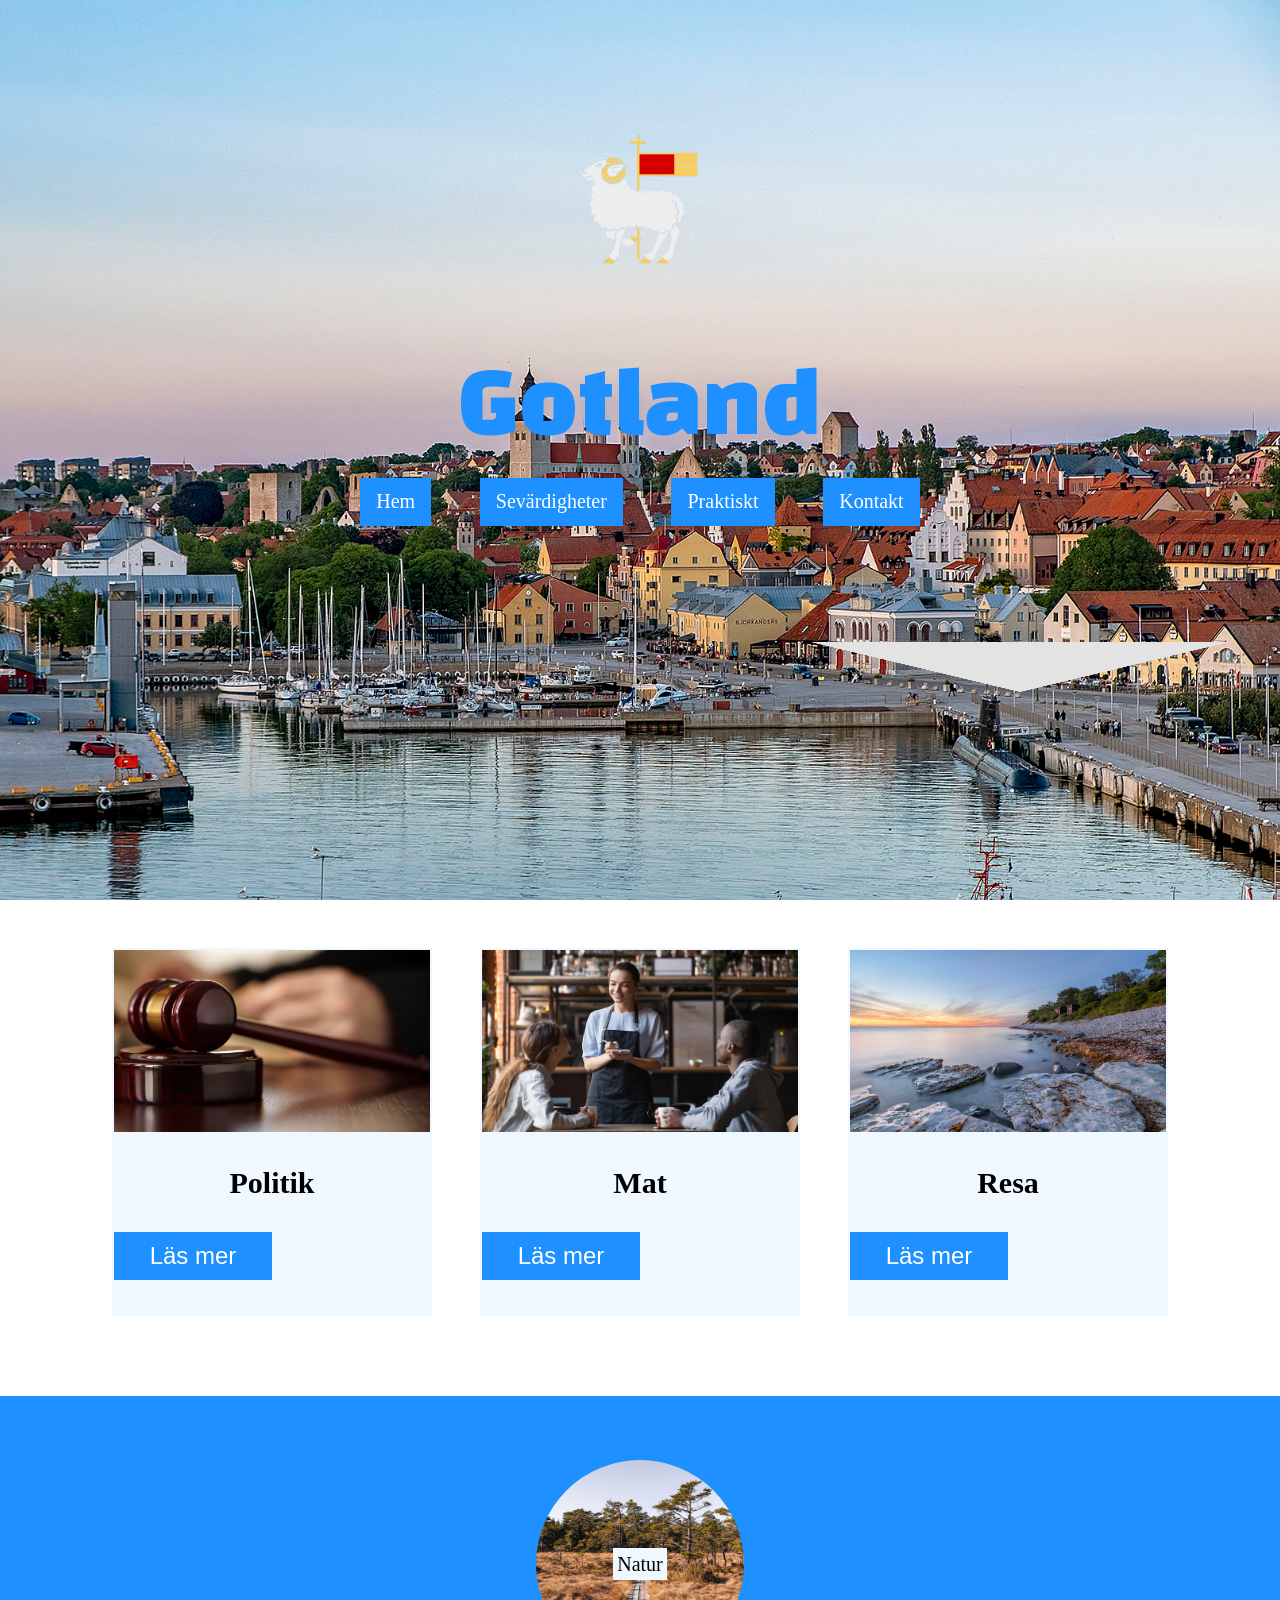
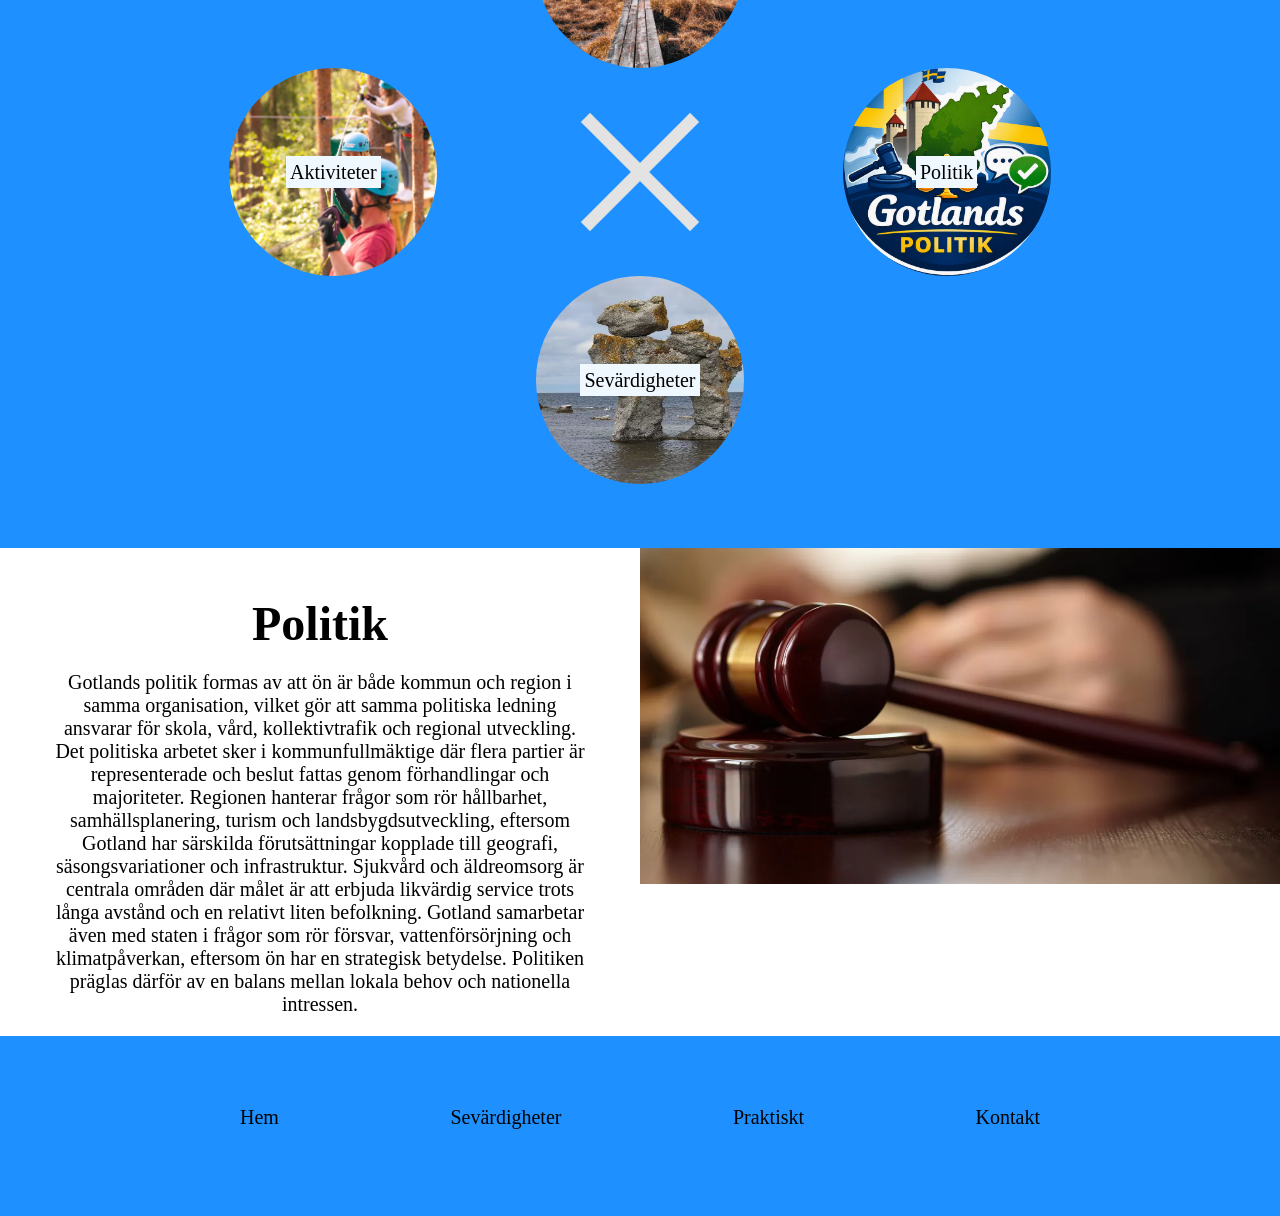
==== commit 2d836bb8: "made some changes" ====
--- a/index.html
+++ b/index.html
@@ -17,11 +17,9 @@
         <img class="landsMarke" src="images/gotland-removebg-preview.png">
         <h1>Gotland</h1>
         <nav class="indexNav">
-            <!-- Redundant
             <a href="#" class="navButton">
                 <p>Hem</p>
             </a>
-            -->
             <a href="sevardheter.html" class="navButton">
                 <p>Sevärdigheter</p>
             </a>
@@ -44,7 +42,7 @@
                     alt="Ygne Bodar">
                 <div class="info">
                     <h2>Politik</h2>
-                    <button onclick="window.location.href='praktiskt.html#matCard'">
+                    <button onclick="window.location.href='index.html#politik'">
                         <p>Läs mer</p>
                     </button>
                 </div>
@@ -62,7 +60,7 @@
                 <img src="images/ygne-bodar.jpg" alt="Ygne Bodar">
                 <div class="info">
                     <h2>Resa</h2>
-                    <button onclick="window.location.href='praktiskt.html#matCard'">
+                    <button onclick="window.location.href='kontakt.html'">
                         <p>Läs mer</p>
                     </button>
                 </div>
@@ -95,25 +93,16 @@
             </div>
         </section>
 
-        <section class="politikBlock">
+        <section id="politik" class="politikBlock">
             <article class="blockArticle">
                 <label class="blockLabel">Politik</label>
-                <p>Gotlands politik formas av att ön är både kommun och region i samma organisation, vilket gör att
-                    samma politiska ledning ansvarar för skola, vård, kollektivtrafik och regional utveckling. Det
-                    politiska arbetet sker i kommunfullmäktige där flera partier är representerade och beslut fattas
-                    genom förhandlingar och majoriteter.
+                <p>Gotlands politik formas av att ön är både kommun och region i samma organisation, vilket gör att samma politiska ledning ansvarar för skola, vård, kollektivtrafik och regional utveckling. Det politiska arbetet sker i kommunfullmäktige där flera partier är representerade och beslut fattas genom förhandlingar och majoriteter.
 
-                    Regionen hanterar frågor som rör hållbarhet, samhällsplanering, turism och landsbygdsutveckling,
-                    eftersom Gotland har särskilda förutsättningar kopplade till geografi, säsongsvariationer och
-                    infrastruktur. Sjukvård och äldreomsorg är centrala områden där målet är att erbjuda likvärdig
-                    service trots långa avstånd och en relativt liten befolkning.
+Regionen hanterar frågor som rör hållbarhet, samhällsplanering, turism och landsbygdsutveckling, eftersom Gotland har särskilda förutsättningar kopplade till geografi, säsongsvariationer och infrastruktur. Sjukvård och äldreomsorg är centrala områden där målet är att erbjuda likvärdig service trots långa avstånd och en relativt liten befolkning.
 
-                    Gotland samarbetar även med staten i frågor som rör försvar, vattenförsörjning och klimatpåverkan,
-                    eftersom ön har en strategisk betydelse. Politiken präglas därför av en balans mellan lokala behov
-                    och nationella intressen.</p>
+Gotland samarbetar även med staten i frågor som rör försvar, vattenförsörjning och klimatpåverkan, eftersom ön har en strategisk betydelse. Politiken präglas därför av en balans mellan lokala behov och nationella intressen.</p>
             </article>
-            <img src="images/29b40c203fa3038aa4e859f53eaae40ad8-19-gavel-courtroom.1x.rsocial.w1200.webp"
-                alt="Sankta Maria Domkyrka">
+            <img src="images/29b40c203fa3038aa4e859f53eaae40ad8-19-gavel-courtroom.1x.rsocial.w1200.webp" alt="Politik bild">
         </section>
 
     </main>
@@ -142,5 +131,4 @@
         </section>
     </footer>
 </body>
-
 </html>
--- a/app.css
+++ b/app.css
@@ -271,16 +271,26 @@
 
 /*Politik*/
 
-.politikBlock{
+.politikBlock {
     display: grid;
-    grid-template-columns: 40% 60%;
-    width: 100%;
-    overflow: hidden;
+    grid-template-columns: 50% 50%;
+    width: 100%;
+}
+
+.politikBlock img {
+    grid-column: 2 / 2;
+    width: 100%;
+    height: auto;
+    object-fit: cover;
+}
+
+.politikBlock .blockArticle{
+    padding-bottom: 0;
 }
 
 /*Footer*/
 
-.indexFooter{
+.indexFooter {
     display: flex;
     flex-direction: column;
     align-items: center;
@@ -290,7 +300,7 @@
     background-color: dodgerblue;
 }
 
-.footerNav{
+.footerNav {
     color: black;
     display: flex;
     height: 5rem;
@@ -332,13 +342,6 @@
     margin-left: 25%;
     font-size: 1.5rem;
     font-family: "Changa One", sans-serif;
-    background-color: aliceblue;
-    padding: 2rem;
-    border-radius: 3rem;
-}
-
-.kontaktFormular input{
-    height: 2rem;
 }
 
 /*Sevardigheter*/
@@ -460,21 +463,21 @@
     gap: 1rem;
 }
 
-.praktisktHeader h1{
+.praktisktHeader h1 {
     font-size: 4rem;
     margin: 0;
 }
 
-.praktisktHeader nav{
+.praktisktHeader nav {
     display: flex;
     justify-content: center;
     gap: 1rem;
 }
 
-.praktisktHeader a{
+.praktisktHeader a {
     padding: 1rem;
     text-decoration: none;
-    color:aliceblue;
+    color: aliceblue;
     background-color: dodgerblue;
 }
 
@@ -489,17 +492,17 @@
     background-color: gainsboro;
 }
 
-.praktisktCardContent{
-    display: flex;
-    flex-direction: column;
-    align-items: center;
-}
-
-.praktisktCardContent h2{
+.praktisktCardContent {
+    display: flex;
+    flex-direction: column;
+    align-items: center;
+}
+
+.praktisktCardContent h2 {
     font-size: 3rem;
 }
 
-.praktisktCardContent p{
+.praktisktCardContent p {
     font-size: 1rem;
     width: 80%;
 }
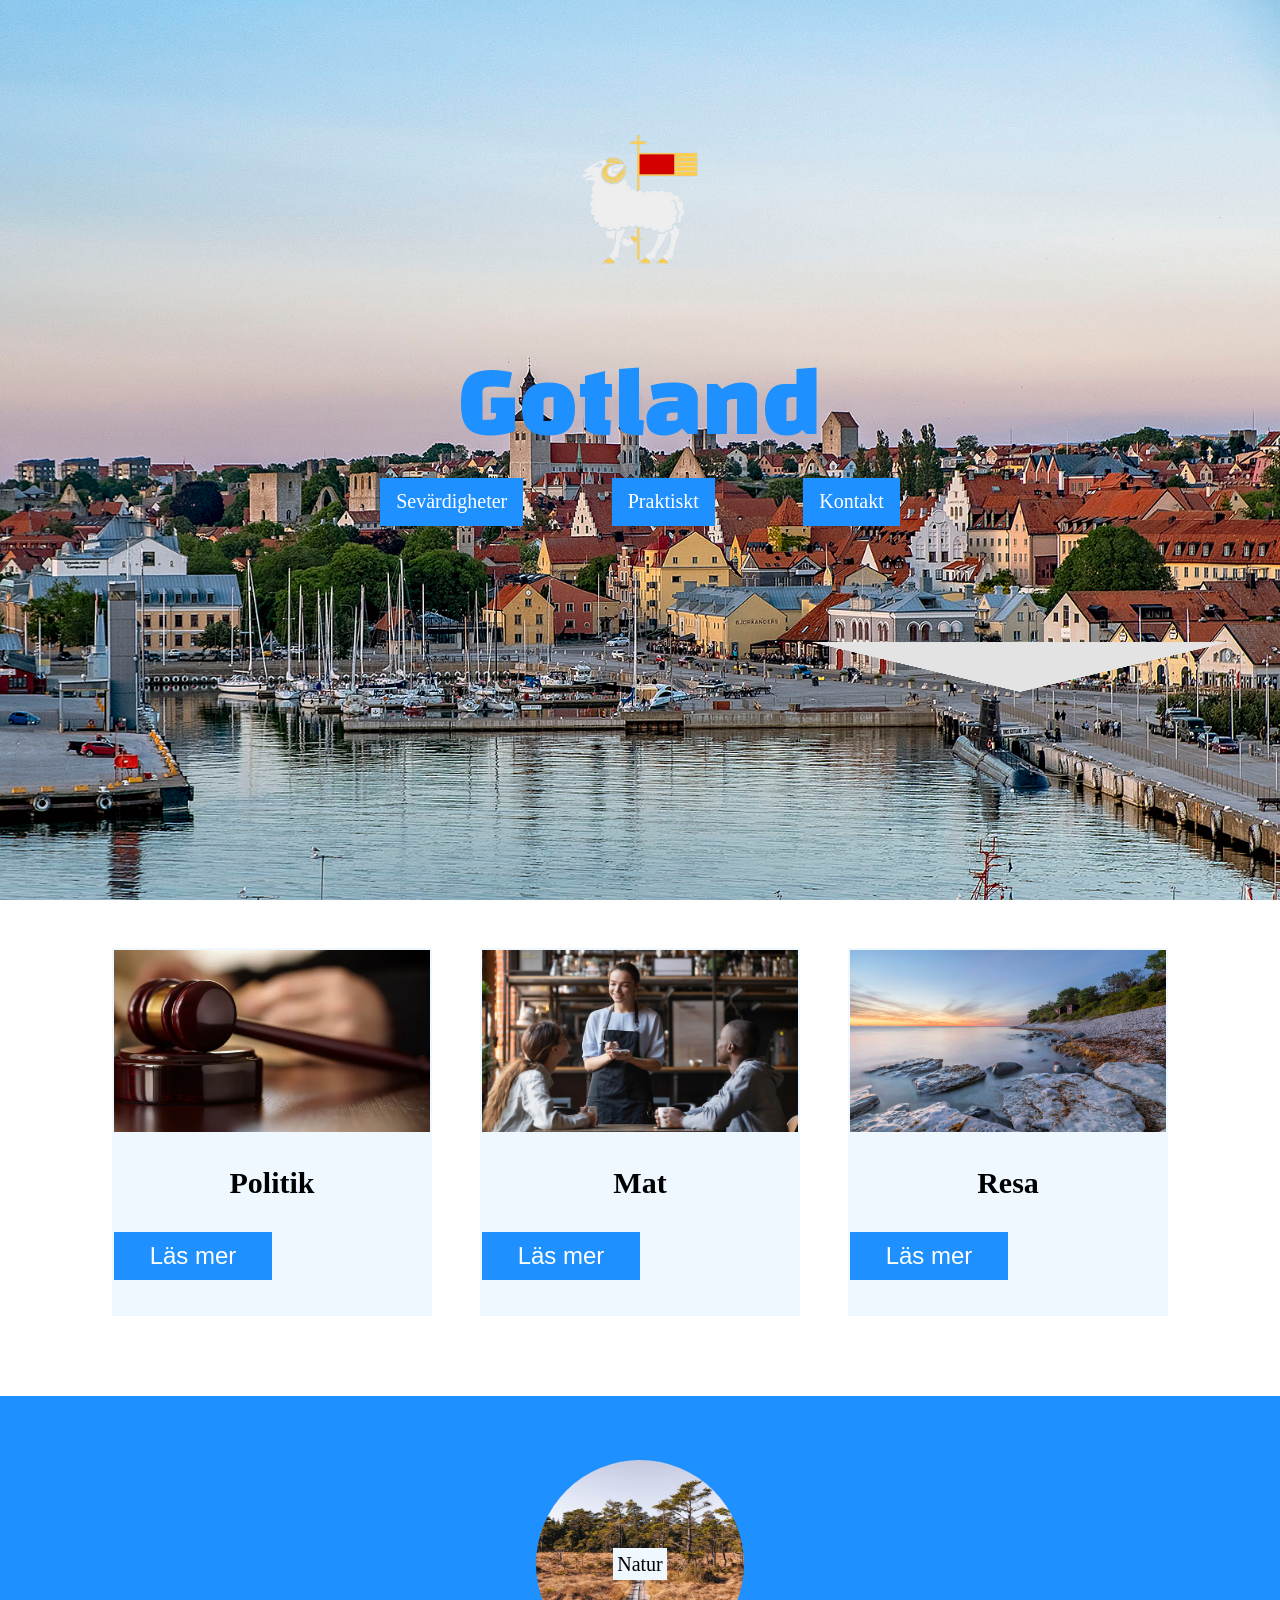
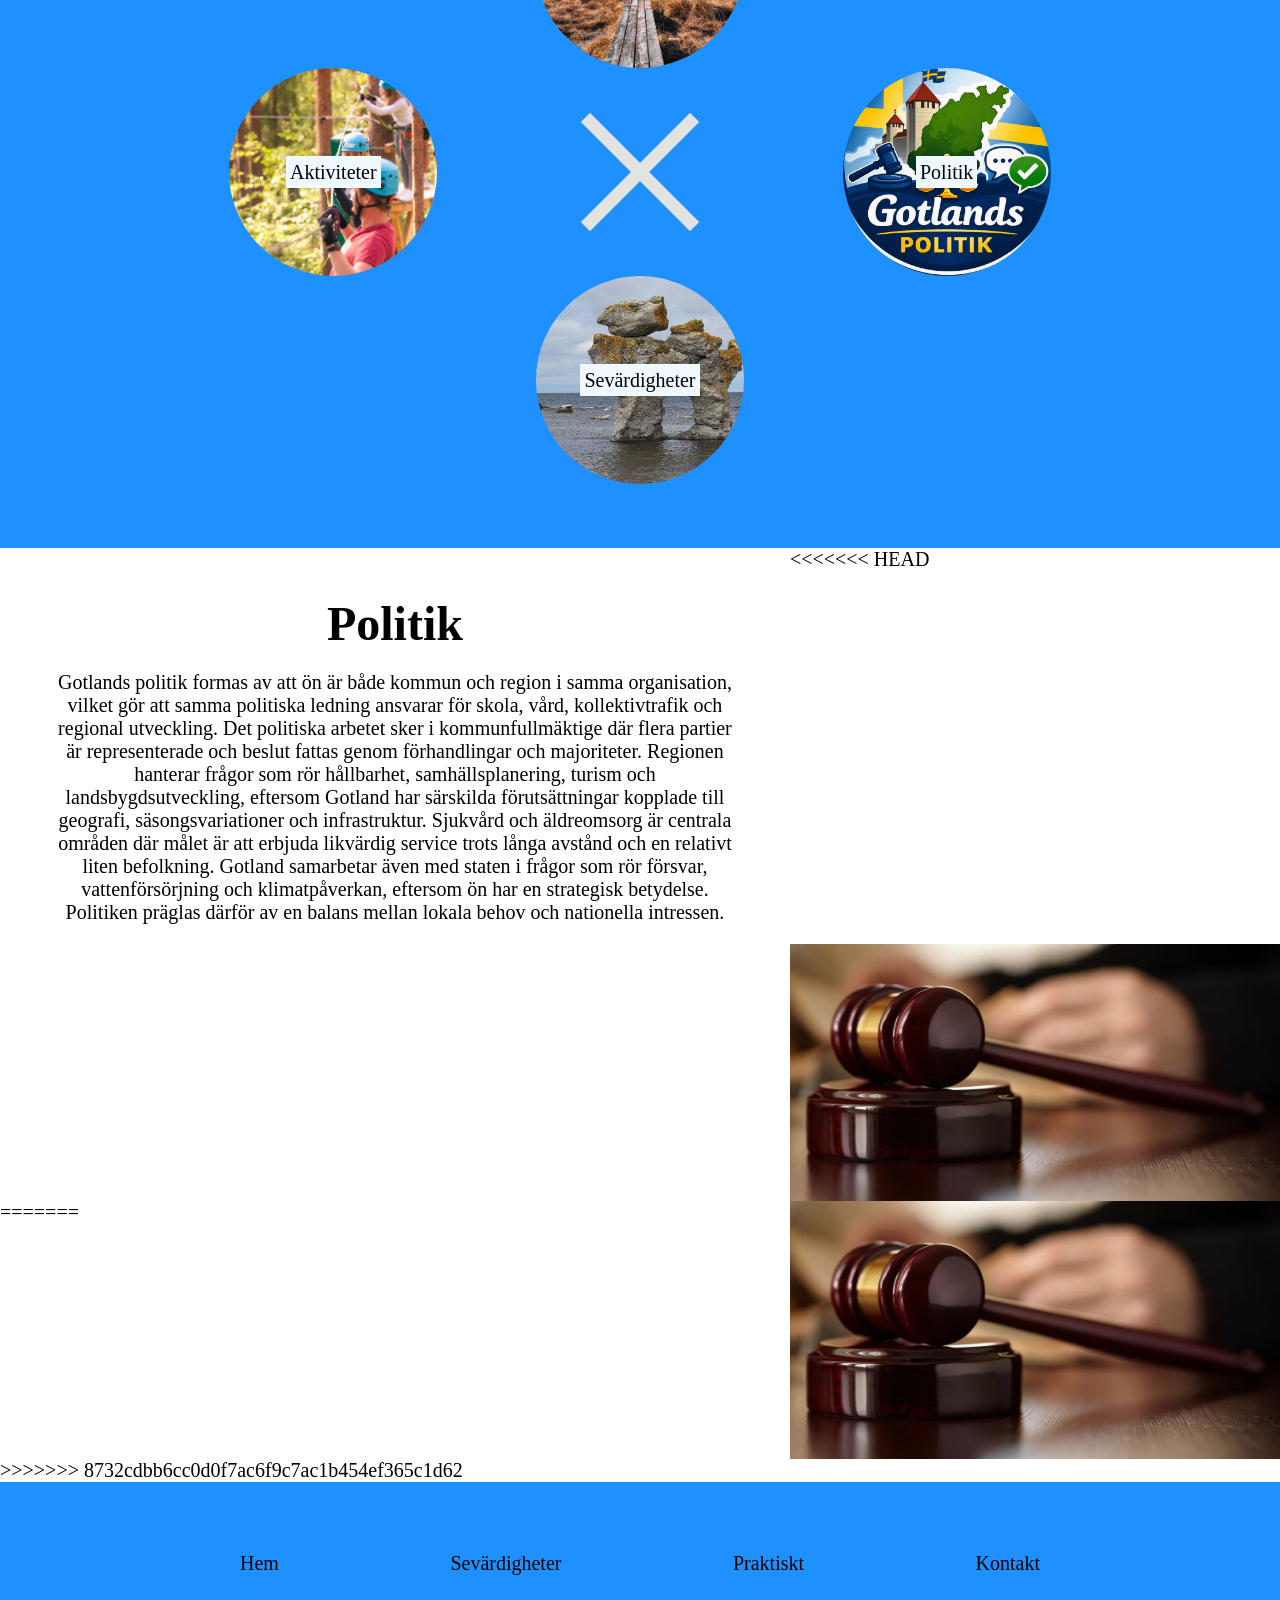
==== commit 4b5d9898: "made some changes" ====
--- a/index.html
+++ b/index.html
@@ -17,9 +17,11 @@
         <img class="landsMarke" src="images/gotland-removebg-preview.png">
         <h1>Gotland</h1>
         <nav class="indexNav">
+            <!-- Redundant
             <a href="#" class="navButton">
                 <p>Hem</p>
             </a>
+            -->
             <a href="sevardheter.html" class="navButton">
                 <p>Sevärdigheter</p>
             </a>
@@ -96,13 +98,26 @@
         <section id="politik" class="politikBlock">
             <article class="blockArticle">
                 <label class="blockLabel">Politik</label>
-                <p>Gotlands politik formas av att ön är både kommun och region i samma organisation, vilket gör att samma politiska ledning ansvarar för skola, vård, kollektivtrafik och regional utveckling. Det politiska arbetet sker i kommunfullmäktige där flera partier är representerade och beslut fattas genom förhandlingar och majoriteter.
+                <p>Gotlands politik formas av att ön är både kommun och region i samma organisation, vilket gör att
+                    samma politiska ledning ansvarar för skola, vård, kollektivtrafik och regional utveckling. Det
+                    politiska arbetet sker i kommunfullmäktige där flera partier är representerade och beslut fattas
+                    genom förhandlingar och majoriteter.
 
-Regionen hanterar frågor som rör hållbarhet, samhällsplanering, turism och landsbygdsutveckling, eftersom Gotland har särskilda förutsättningar kopplade till geografi, säsongsvariationer och infrastruktur. Sjukvård och äldreomsorg är centrala områden där målet är att erbjuda likvärdig service trots långa avstånd och en relativt liten befolkning.
+                    Regionen hanterar frågor som rör hållbarhet, samhällsplanering, turism och landsbygdsutveckling,
+                    eftersom Gotland har särskilda förutsättningar kopplade till geografi, säsongsvariationer och
+                    infrastruktur. Sjukvård och äldreomsorg är centrala områden där målet är att erbjuda likvärdig
+                    service trots långa avstånd och en relativt liten befolkning.
 
-Gotland samarbetar även med staten i frågor som rör försvar, vattenförsörjning och klimatpåverkan, eftersom ön har en strategisk betydelse. Politiken präglas därför av en balans mellan lokala behov och nationella intressen.</p>
+                    Gotland samarbetar även med staten i frågor som rör försvar, vattenförsörjning och klimatpåverkan,
+                    eftersom ön har en strategisk betydelse. Politiken präglas därför av en balans mellan lokala behov
+                    och nationella intressen.</p>
             </article>
+<<<<<<< HEAD
             <img src="images/29b40c203fa3038aa4e859f53eaae40ad8-19-gavel-courtroom.1x.rsocial.w1200.webp" alt="Politik bild">
+=======
+            <img src="images/29b40c203fa3038aa4e859f53eaae40ad8-19-gavel-courtroom.1x.rsocial.w1200.webp"
+                alt="Sankta Maria Domkyrka">
+>>>>>>> 8732cdbb6cc0d0f7ac6f9c7ac1b454ef365c1d62
         </section>
 
     </main>
@@ -131,4 +146,5 @@
         </section>
     </footer>
 </body>
+
 </html>
--- a/app.css
+++ b/app.css
@@ -273,6 +273,7 @@
 
 .politikBlock {
     display: grid;
+<<<<<<< HEAD
     grid-template-columns: 50% 50%;
     width: 100%;
 }
@@ -286,6 +287,11 @@
 
 .politikBlock .blockArticle{
     padding-bottom: 0;
+=======
+    grid-template-columns: 40% 60%;
+    width: 100%;
+    overflow: hidden;
+>>>>>>> 8732cdbb6cc0d0f7ac6f9c7ac1b454ef365c1d62
 }
 
 /*Footer*/
@@ -342,6 +348,13 @@
     margin-left: 25%;
     font-size: 1.5rem;
     font-family: "Changa One", sans-serif;
+    background-color: aliceblue;
+    padding: 2rem;
+    border-radius: 3rem;
+}
+
+.kontaktFormular input{
+    height: 2rem;
 }
 
 /*Sevardigheter*/
